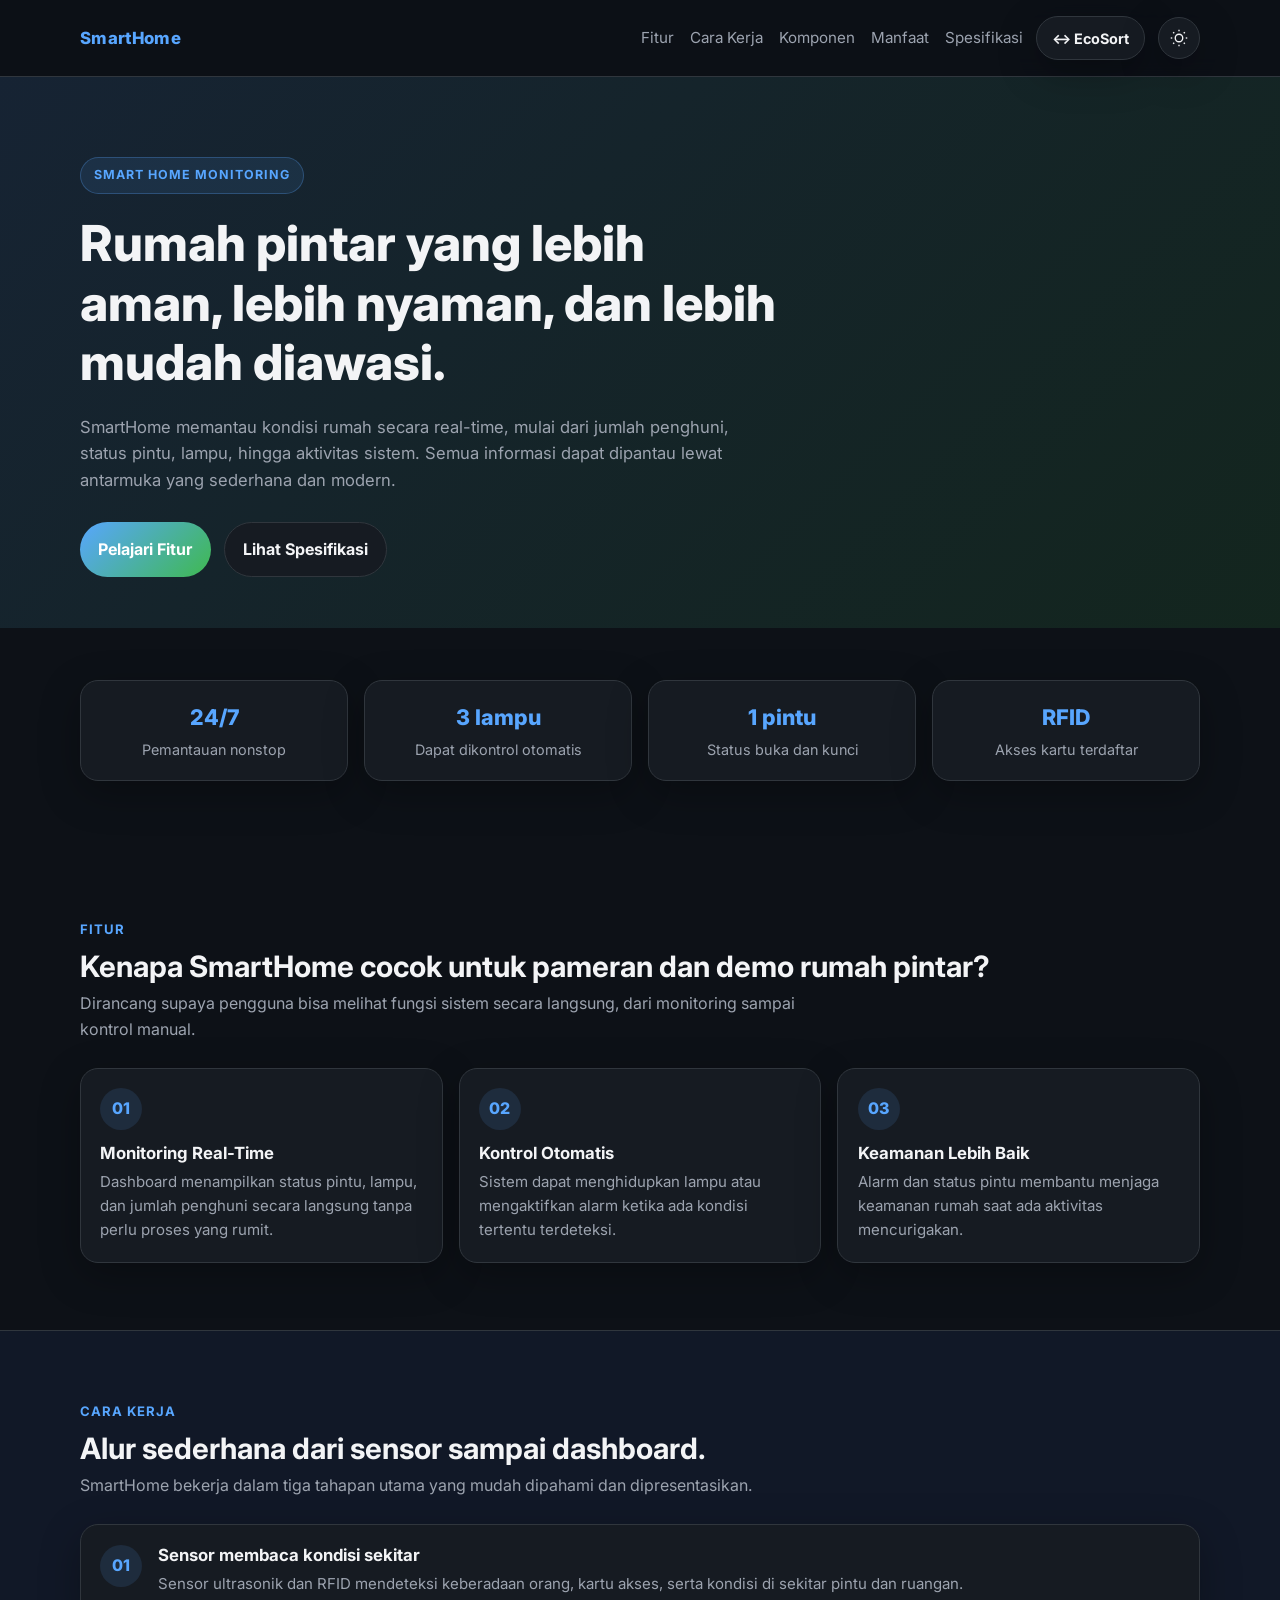
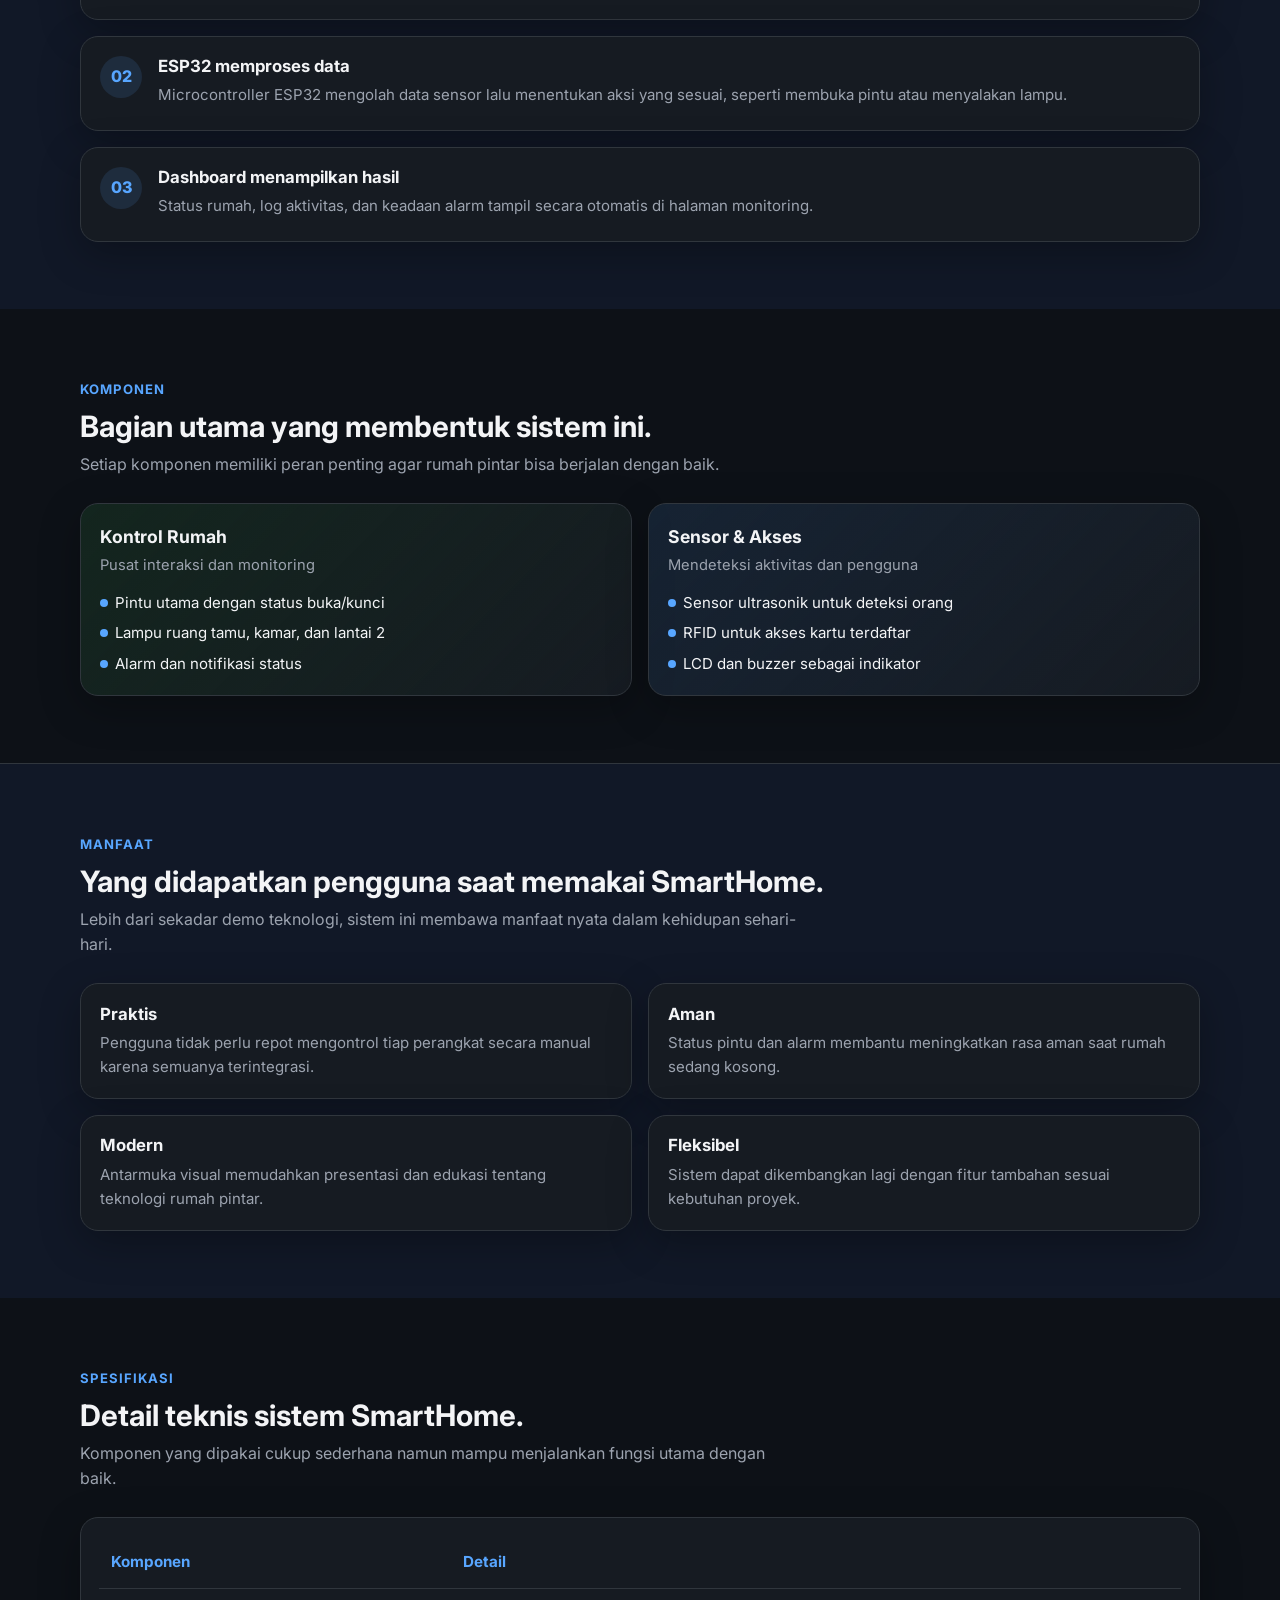
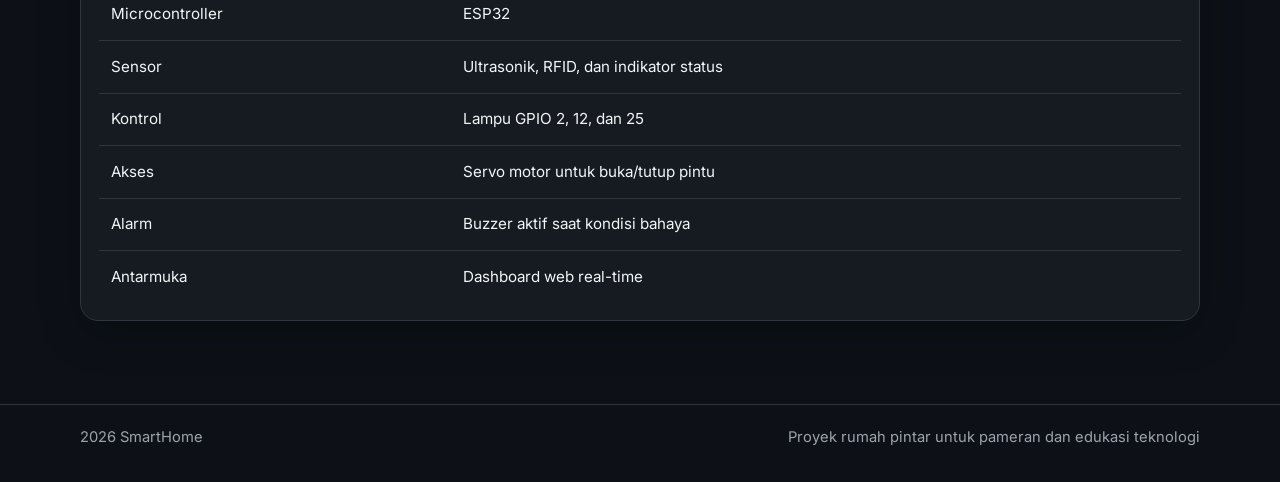
==== smarthome.html @ 001afa02 "Create smarthome.html" ====
<!DOCTYPE html>
<html lang="id" data-theme="dark">
<head>
  <meta charset="UTF-8" />
  <meta name="viewport" content="width=device-width, initial-scale=1.0" />
  <title>SmartHome - Rumah Pintar</title>
  <meta name="description" content="SmartHome adalah sistem rumah pintar yang memantau keamanan, mengontrol lampu, pintu, dan aktivitas rumah secara otomatis." />
  <link rel="preconnect" href="https://fonts.googleapis.com" />
  <link rel="preconnect" href="https://fonts.gstatic.com" crossorigin />
  <link href="https://fonts.googleapis.com/css2?family=Inter:wght@400;500;600;700;800&display=swap" rel="stylesheet" />
  <style>
    :root {
      --bg: #0d1117;
      --bg-alt: #111827;
      --surface: #161b22;
      --surface-2: #1f2937;
      --text: #f3f4f6;
      --muted: #9ca3af;
      --border: #30363d;
      --accent: #58a6ff;
      --green: #3fb950;
      --red: #f85149;
      --yellow: #d29922;
      --shadow: 0 12px 40px rgba(0, 0, 0, 0.28);
      --radius: 18px;
    }

    [data-theme="light"] {
      --bg: #f6f8fa;
      --bg-alt: #eef2f7;
      --surface: #ffffff;
      --surface-2: #f3f5f7;
      --text: #111827;
      --muted: #6b7280;
      --border: #d0d7de;
      --shadow: 0 12px 35px rgba(15, 23, 42, 0.08);
    }

    [data-theme="midnight"] {
      --bg: #020617;
      --bg-alt: #0f172a;
      --surface: #0f172a;
      --surface-2: #111d35;
      --text: #e2e8f0;
      --muted: #94a3b8;
      --border: #1e293b;
      --shadow: 0 12px 40px rgba(0, 0, 0, 0.4);
    }

    * { box-sizing: border-box; margin: 0; padding: 0; }
    html { scroll-behavior: smooth; }
    body {
      font-family: 'Inter', sans-serif;
      background: var(--bg);
      color: var(--text);
      line-height: 1.6;
      transition: background 0.25s, color 0.25s;
    }

    a { color: inherit; text-decoration: none; }
    img { max-width: 100%; display: block; }

    .wrap { width: min(1120px, calc(100% - 2rem)); margin: 0 auto; }
    .section-border { border-top: 1px solid var(--border); }

    .nav {
      position: sticky;
      top: 0;
      z-index: 20;
      backdrop-filter: blur(10px);
      background: rgba(13, 17, 23, 0.75);
      border-bottom: 1px solid var(--border);
    }

    [data-theme="light"] .nav { background: rgba(246, 248, 250, 0.82); }
    [data-theme="midnight"] .nav { background: rgba(2, 6, 23, 0.82); }

    .nav-inner {
      width: min(1120px, calc(100% - 2rem));
      margin: 0 auto;
      display: flex;
      align-items: center;
      justify-content: space-between;
      padding: 1rem 0;
      gap: 1rem;
    }

    .nav-logo {
      font-weight: 800;
      font-size: 1.05rem;
      letter-spacing: 0.02em;
      color: var(--accent);
    }

    .nav-right {
      display: flex;
      align-items: center;
      gap: 0.8rem;
    }

    .nav-links { display: flex; gap: 1rem; color: var(--muted); font-size: 0.95rem; }
    .nav-links a:hover { color: var(--text); }

    .theme-btn, .menu-btn {
      border: 1px solid var(--border);
      background: var(--surface);
      color: var(--text);
      border-radius: 999px;
      width: 42px;
      height: 42px;
      display: inline-flex;
      align-items: center;
      justify-content: center;
      cursor: pointer;
      box-shadow: var(--shadow);
    }

    .theme-btn svg { width: 18px; height: 18px; stroke: currentColor; fill: none; stroke-width: 1.8; }
    .theme-btn .moon { display: none; }
    [data-theme="light"] .theme-btn .sun { display: none; }
    [data-theme="light"] .theme-btn .moon { display: block; }

    .menu-btn { display: none; flex-direction: column; gap: 4px; }
    .menu-btn span { width: 18px; height: 2px; background: currentColor; border-radius: 999px; }

    .hero {
      padding: 5rem 0 3.2rem;
      background: linear-gradient(135deg, rgba(88, 166, 255, 0.12), rgba(63, 185, 80, 0.12));
    }

    .hero-inner {
      display: grid;
      gap: 1.3rem;
      max-width: 700px;
    }

    .hero-tag {
      display: inline-flex;
      width: fit-content;
      padding: 0.45rem 0.8rem;
      border: 1px solid rgba(88, 166, 255, 0.28);
      border-radius: 999px;
      background: rgba(88, 166, 255, 0.1);
      color: var(--accent);
      font-size: 0.78rem;
      font-weight: 700;
      letter-spacing: 0.08em;
      text-transform: uppercase;
    }

    h1, h2, h3 { line-height: 1.2; }
    h1 { font-size: clamp(2rem, 4vw, 3.1rem); font-weight: 800; }
    .hero p { font-size: 1.04rem; color: var(--muted); max-width: 650px; }

    .hero-btns {
      display: flex;
      flex-wrap: wrap;
      gap: 0.8rem;
      margin-top: 0.5rem;
    }

    .btn-dark, .btn-outline {
      display: inline-flex;
      align-items: center;
      justify-content: center;
      padding: 0.85rem 1.15rem;
      border-radius: 999px;
      font-weight: 700;
      transition: transform 0.2s ease, background 0.2s ease;
    }

    .btn-dark {
      background: linear-gradient(135deg, var(--accent), #3fb950);
      color: white;
    }

    .btn-outline {
      border: 1px solid var(--border);
      color: var(--text);
      background: var(--surface);
    }

    .btn-dark:hover, .btn-outline:hover { transform: translateY(-1px); }

    .stats section { padding: 1.2rem 0 2rem; }
    .stats-row {
      display: grid;
      grid-template-columns: repeat(4, 1fr);
      gap: 1rem;
      margin-top: -1rem;
    }

    .stat {
      background: var(--surface);
      border: 1px solid var(--border);
      box-shadow: var(--shadow);
      border-radius: var(--radius);
      padding: 1.2rem;
      text-align: center;
    }

    .stat-num { font-size: 1.35rem; font-weight: 800; color: var(--accent); }
    .stat-label { font-size: 0.9rem; color: var(--muted); margin-top: 0.25rem; }

    section { padding: 4.2rem 0; }
    .sh { margin-bottom: 1.6rem; }
    .sh-label {
      display: inline-block;
      margin-bottom: 0.55rem;
      color: var(--accent);
      font-size: 0.82rem;
      font-weight: 700;
      letter-spacing: 0.08em;
      text-transform: uppercase;
    }

    .sh h2 { font-size: clamp(1.45rem, 2.3vw, 2rem); margin-bottom: 0.45rem; }
    .sh p { color: var(--muted); max-width: 720px; }

    .features-grid, .class-grid, .ben-grid {
      display: grid;
      gap: 1rem;
    }

    .features-grid { grid-template-columns: repeat(3, 1fr); }
    .class-grid { grid-template-columns: repeat(2, 1fr); }
    .ben-grid { grid-template-columns: repeat(2, 1fr); }

    .f-card, .class-card, .ben-card, .step, .specs-wrap {
      background: var(--surface);
      border: 1px solid var(--border);
      border-radius: var(--radius);
      box-shadow: var(--shadow);
    }

    .f-card, .class-card, .ben-card, .step { padding: 1.2rem; }
    .f-card-num, .step-num {
      width: 42px;
      height: 42px;
      display: inline-flex;
      align-items: center;
      justify-content: center;
      border-radius: 50%;
      background: rgba(88, 166, 255, 0.12);
      color: var(--accent);
      font-weight: 800;
      margin-bottom: 0.8rem;
    }

    .f-card h3, .ben-card h3, .step h3 { margin-bottom: 0.45rem; font-size: 1.05rem; }
    .f-card p, .ben-card p, .step p { color: var(--muted); font-size: 0.94rem; }

    .class-card.organic { background: linear-gradient(135deg, rgba(63, 185, 80, 0.12), var(--surface)); }
    .class-card.inorganic { background: linear-gradient(135deg, rgba(88, 166, 255, 0.12), var(--surface)); }
    .class-card-title { font-size: 1.1rem; font-weight: 700; margin-bottom: 0.2rem; }
    .class-card-sub { color: var(--muted); margin-bottom: 0.8rem; font-size: 0.92rem; }
    .class-list { list-style: none; display: grid; gap: 0.4rem; color: var(--text); font-size: 0.94rem; }
    .class-list li { display: flex; align-items: center; gap: 0.4rem; }
    .class-dot { width: 8px; height: 8px; border-radius: 50%; background: var(--accent); display: inline-block; flex-shrink: 0; }

    .steps { display: grid; gap: 1rem; }
    .step { display: grid; grid-template-columns: auto 1fr; gap: 1rem; align-items: start; }

    .specs-wrap { padding: 1.1rem; overflow: hidden; }
    .specs-table { width: 100%; border-collapse: collapse; }
    .specs-table th, .specs-table td { text-align: left; padding: 0.85rem 0.8rem; border-bottom: 1px solid var(--border); font-size: 0.95rem; }
    .specs-table th { color: var(--accent); font-weight: 700; }
    .specs-table tr:last-child td { border-bottom: none; }

    .footer {
      padding: 1.3rem 0 2rem;
      color: var(--muted);
      border-top: 1px solid var(--border);
      margin-top: 1rem;
    }

    .footer-inner {
      display: flex;
      justify-content: space-between;
      gap: 1rem;
      font-size: 0.92rem;
    }

    @media (max-width: 860px) {
      .features-grid { grid-template-columns: 1fr 1fr; }
      .class-grid, .ben-grid, .stats-row { grid-template-columns: 1fr 1fr; }
    }

    @media (max-width: 640px) {
      .nav-links { display: none; }
      .menu-btn { display: inline-flex; }
      .features-grid, .class-grid, .ben-grid, .stats-row, .step { grid-template-columns: 1fr; }
      .step { display: flex; flex-direction: column; }
      .footer-inner { flex-direction: column; }
      .hero { padding-top: 3.2rem; }
    }
  </style>
</head>
<body>
  <nav class="nav">
    <div class="nav-inner">
      <a href="#" class="nav-logo">SmartHome</a>
      <div class="nav-right">
        <div class="nav-links">
          <a href="#fitur">Fitur</a>
          <a href="#cara-kerja">Cara Kerja</a>
          <a href="#komponen">Komponen</a>
          <a href="#manfaat">Manfaat</a>
          <a href="#spesifikasi">Spesifikasi</a>
        </div>
        <a href="index.html" style="display:inline-flex;align-items:center;justify-content:center;padding:0.6rem 0.95rem;border-radius:999px;border:1px solid var(--border);background:var(--surface);color:var(--text);font-weight:700;font-size:0.9rem;box-shadow:var(--shadow);text-decoration:none;">↔ EcoSort</a>
        <button class="theme-btn" id="themeBtn" aria-label="Ganti tema">
          <svg class="sun" viewBox="0 0 24 24"><circle cx="12" cy="12" r="5"/><line x1="12" y1="1" x2="12" y2="3"/><line x1="12" y1="21" x2="12" y2="23"/><line x1="4.22" y1="4.22" x2="5.64" y2="5.64"/><line x1="18.36" y1="18.36" x2="19.78" y2="19.78"/><line x1="1" y1="12" x2="3" y2="12"/><line x1="21" y1="12" x2="23" y2="12"/><line x1="4.22" y1="19.78" x2="5.64" y2="18.36"/><line x1="18.36" y1="5.64" x2="19.78" y2="4.22"/></svg>
          <svg class="moon" viewBox="0 0 24 24"><path d="M21 12.79A9 9 0 1 1 11.21 3 7 7 0 0 0 21 12.79z"/></svg>
        </button>
        <button class="menu-btn" aria-label="Menu">
          <span></span><span></span><span></span>
        </button>
      </div>
    </div>
  </nav>

  <section class="hero">
    <div class="wrap">
      <div class="hero-inner">
        <div class="hero-tag">Smart Home Monitoring</div>
        <h1>Rumah pintar yang lebih aman, lebih nyaman, dan lebih mudah diawasi.</h1>
        <p>SmartHome memantau kondisi rumah secara real-time, mulai dari jumlah penghuni, status pintu, lampu, hingga aktivitas sistem. Semua informasi dapat dipantau lewat antarmuka yang sederhana dan modern.</p>
        <div class="hero-btns">
          <a href="#fitur" class="btn-dark">Pelajari Fitur</a>
          <a href="#spesifikasi" class="btn-outline">Lihat Spesifikasi</a>
        </div>
      </div>
    </div>
  </section>

  <section class="stats">
    <div class="wrap">
      <div class="stats-row">
        <div class="stat">
          <div class="stat-num">24/7</div>
          <div class="stat-label">Pemantauan nonstop</div>
        </div>
        <div class="stat">
          <div class="stat-num">3 lampu</div>
          <div class="stat-label">Dapat dikontrol otomatis</div>
        </div>
        <div class="stat">
          <div class="stat-num">1 pintu</div>
          <div class="stat-label">Status buka dan kunci</div>
        </div>
        <div class="stat">
          <div class="stat-num">RFID</div>
          <div class="stat-label">Akses kartu terdaftar</div>
        </div>
      </div>
    </div>
  </section>

  <section id="fitur">
    <div class="wrap">
      <div class="sh">
        <div class="sh-label">Fitur</div>
        <h2>Kenapa SmartHome cocok untuk pameran dan demo rumah pintar?</h2>
        <p>Dirancang supaya pengguna bisa melihat fungsi sistem secara langsung, dari monitoring sampai kontrol manual.</p>
      </div>
      <div class="features-grid">
        <div class="f-card">
          <div class="f-card-num">01</div>
          <h3>Monitoring Real-Time</h3>
          <p>Dashboard menampilkan status pintu, lampu, dan jumlah penghuni secara langsung tanpa perlu proses yang rumit.</p>
        </div>
        <div class="f-card">
          <div class="f-card-num">02</div>
          <h3>Kontrol Otomatis</h3>
          <p>Sistem dapat menghidupkan lampu atau mengaktifkan alarm ketika ada kondisi tertentu terdeteksi.</p>
        </div>
        <div class="f-card">
          <div class="f-card-num">03</div>
          <h3>Keamanan Lebih Baik</h3>
          <p>Alarm dan status pintu membantu menjaga keamanan rumah saat ada aktivitas mencurigakan.</p>
        </div>
      </div>
    </div>
  </section>

  <section id="cara-kerja" class="section-border" style="background: var(--bg-alt);">
    <div class="wrap">
      <div class="sh">
        <div class="sh-label">Cara Kerja</div>
        <h2>Alur sederhana dari sensor sampai dashboard.</h2>
        <p>SmartHome bekerja dalam tiga tahapan utama yang mudah dipahami dan dipresentasikan.</p>
      </div>
      <div class="steps">
        <div class="step">
          <div class="step-num">01</div>
          <div>
            <h3>Sensor membaca kondisi sekitar</h3>
            <p>Sensor ultrasonik dan RFID mendeteksi keberadaan orang, kartu akses, serta kondisi di sekitar pintu dan ruangan.</p>
          </div>
        </div>
        <div class="step">
          <div class="step-num">02</div>
          <div>
            <h3>ESP32 memproses data</h3>
            <p>Microcontroller ESP32 mengolah data sensor lalu menentukan aksi yang sesuai, seperti membuka pintu atau menyalakan lampu.</p>
          </div>
        </div>
        <div class="step">
          <div class="step-num">03</div>
          <div>
            <h3>Dashboard menampilkan hasil</h3>
            <p>Status rumah, log aktivitas, dan keadaan alarm tampil secara otomatis di halaman monitoring.</p>
          </div>
        </div>
      </div>
    </div>
  </section>

  <section id="komponen">
    <div class="wrap">
      <div class="sh">
        <div class="sh-label">Komponen</div>
        <h2>Bagian utama yang membentuk sistem ini.</h2>
        <p>Setiap komponen memiliki peran penting agar rumah pintar bisa berjalan dengan baik.</p>
      </div>
      <div class="class-grid">
        <div class="class-card organic">
          <div class="class-card-title">Kontrol Rumah</div>
          <div class="class-card-sub">Pusat interaksi dan monitoring</div>
          <ul class="class-list">
            <li><span class="class-dot"></span>Pintu utama dengan status buka/kunci</li>
            <li><span class="class-dot"></span>Lampu ruang tamu, kamar, dan lantai 2</li>
            <li><span class="class-dot"></span>Alarm dan notifikasi status</li>
          </ul>
        </div>
        <div class="class-card inorganic">
          <div class="class-card-title">Sensor & Akses</div>
          <div class="class-card-sub">Mendeteksi aktivitas dan pengguna</div>
          <ul class="class-list">
            <li><span class="class-dot"></span>Sensor ultrasonik untuk deteksi orang</li>
            <li><span class="class-dot"></span>RFID untuk akses kartu terdaftar</li>
            <li><span class="class-dot"></span>LCD dan buzzer sebagai indikator</li>
          </ul>
        </div>
      </div>
    </div>
  </section>

  <section id="manfaat" class="section-border" style="background: var(--bg-alt);">
    <div class="wrap">
      <div class="sh">
        <div class="sh-label">Manfaat</div>
        <h2>Yang didapatkan pengguna saat memakai SmartHome.</h2>
        <p>Lebih dari sekadar demo teknologi, sistem ini membawa manfaat nyata dalam kehidupan sehari-hari.</p>
      </div>
      <div class="ben-grid">
        <div class="ben-card">
          <h3>Praktis</h3>
          <p>Pengguna tidak perlu repot mengontrol tiap perangkat secara manual karena semuanya terintegrasi.</p>
        </div>
        <div class="ben-card">
          <h3>Aman</h3>
          <p>Status pintu dan alarm membantu meningkatkan rasa aman saat rumah sedang kosong.</p>
        </div>
        <div class="ben-card">
          <h3>Modern</h3>
          <p>Antarmuka visual memudahkan presentasi dan edukasi tentang teknologi rumah pintar.</p>
        </div>
        <div class="ben-card">
          <h3>Fleksibel</h3>
          <p>Sistem dapat dikembangkan lagi dengan fitur tambahan sesuai kebutuhan proyek.</p>
        </div>
      </div>
    </div>
  </section>

  <section id="spesifikasi">
    <div class="wrap">
      <div class="sh">
        <div class="sh-label">Spesifikasi</div>
        <h2>Detail teknis sistem SmartHome.</h2>
        <p>Komponen yang dipakai cukup sederhana namun mampu menjalankan fungsi utama dengan baik.</p>
      </div>
      <div class="specs-wrap">
        <table class="specs-table">
          <thead>
            <tr>
              <th>Komponen</th>
              <th>Detail</th>
            </tr>
          </thead>
          <tbody>
            <tr><td>Microcontroller</td><td>ESP32</td></tr>
            <tr><td>Sensor</td><td>Ultrasonik, RFID, dan indikator status</td></tr>
            <tr><td>Kontrol</td><td>Lampu GPIO 2, 12, dan 25</td></tr>
            <tr><td>Akses</td><td>Servo motor untuk buka/tutup pintu</td></tr>
            <tr><td>Alarm</td><td>Buzzer aktif saat kondisi bahaya</td></tr>
            <tr><td>Antarmuka</td><td>Dashboard web real-time</td></tr>
          </tbody>
        </table>
      </div>
    </div>
  </section>

  <footer class="footer">
    <div class="wrap">
      <div class="footer-inner">
        <p>2026 SmartHome</p>
        <p>Proyek rumah pintar untuk pameran dan edukasi teknologi</p>
      </div>
    </div>
  </footer>

  <script>
    const themeBtn = document.getElementById('themeBtn');
    const root = document.documentElement;

    function setTheme(theme) {
      root.setAttribute('data-theme', theme);
      localStorage.setItem('smarthome_theme', theme);
    }

    const savedTheme = localStorage.getItem('smarthome_theme') || 'dark';
    setTheme(savedTheme);

    themeBtn?.addEventListener('click', () => {
      const current = root.getAttribute('data-theme') || 'dark';
      const next = current === 'dark' ? 'light' : current === 'light' ? 'midnight' : 'dark';
      setTheme(next);
    });
  </script>
</body>
</html>
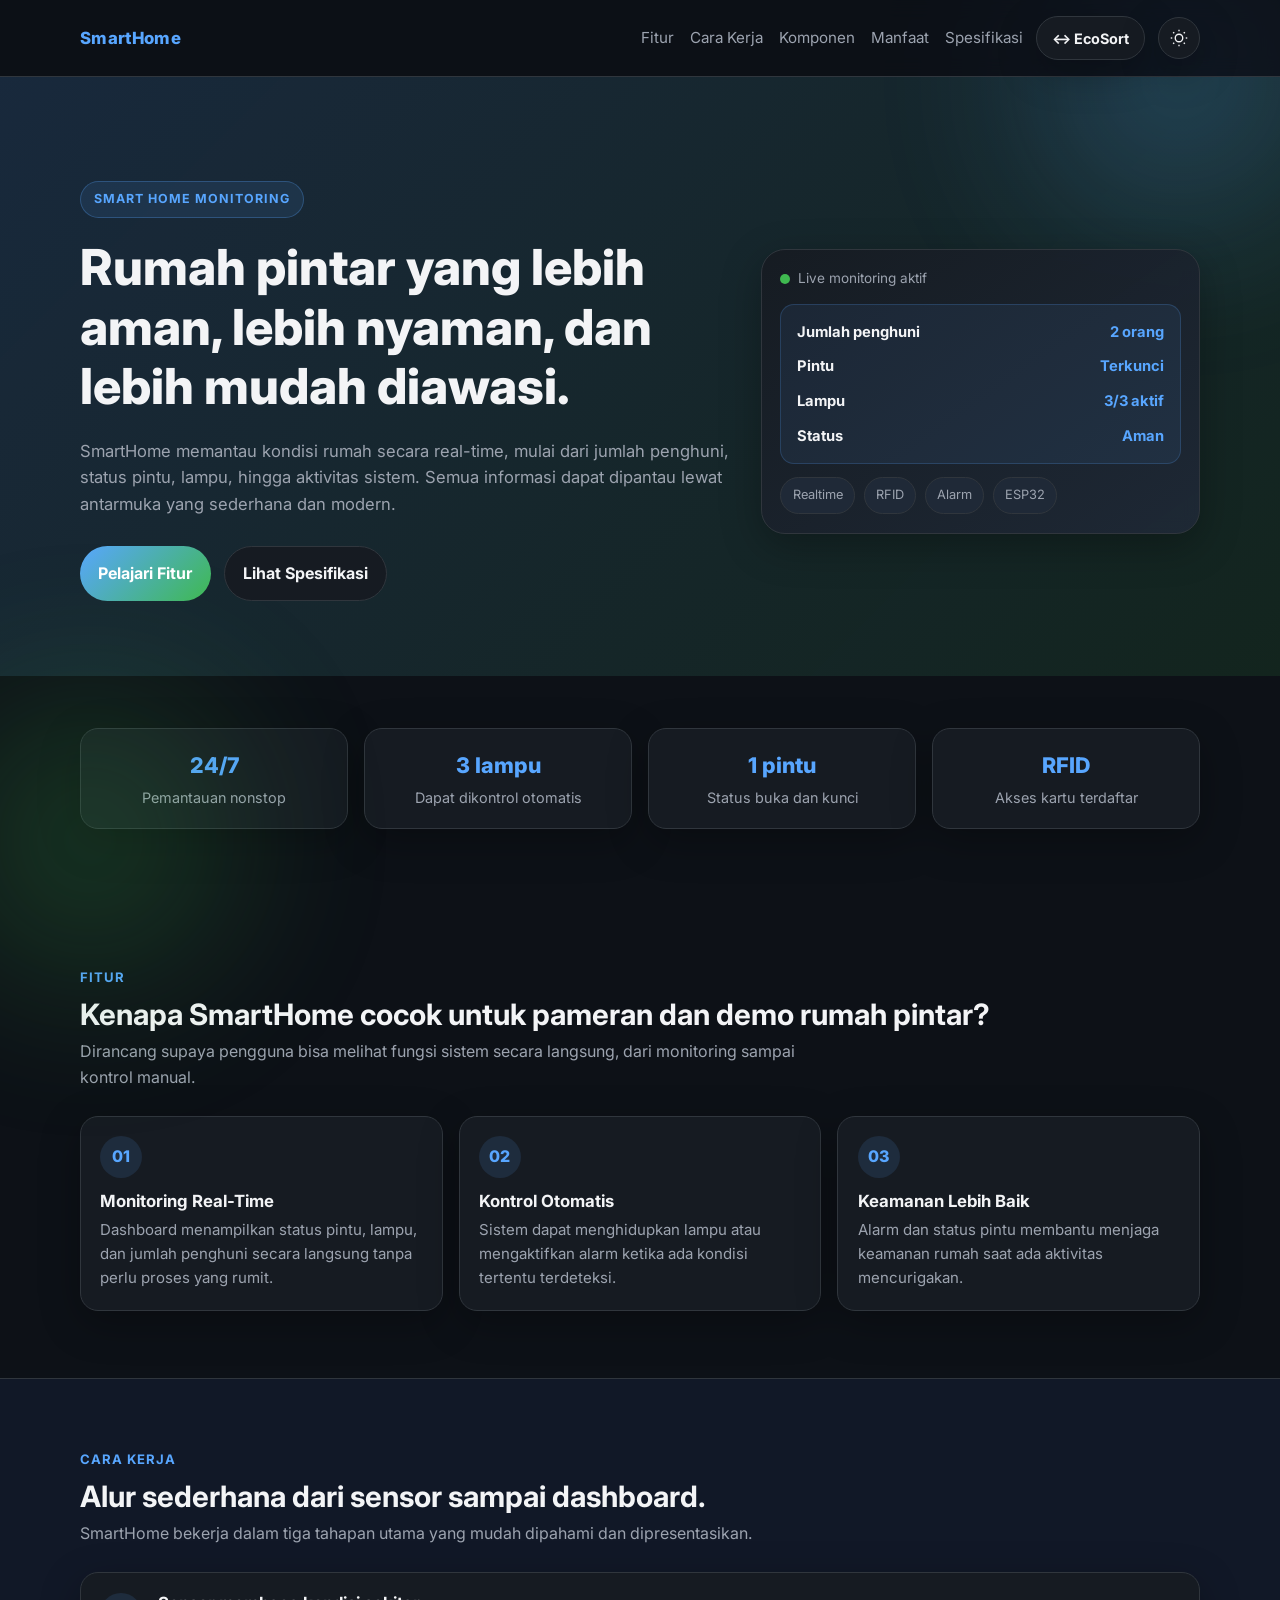
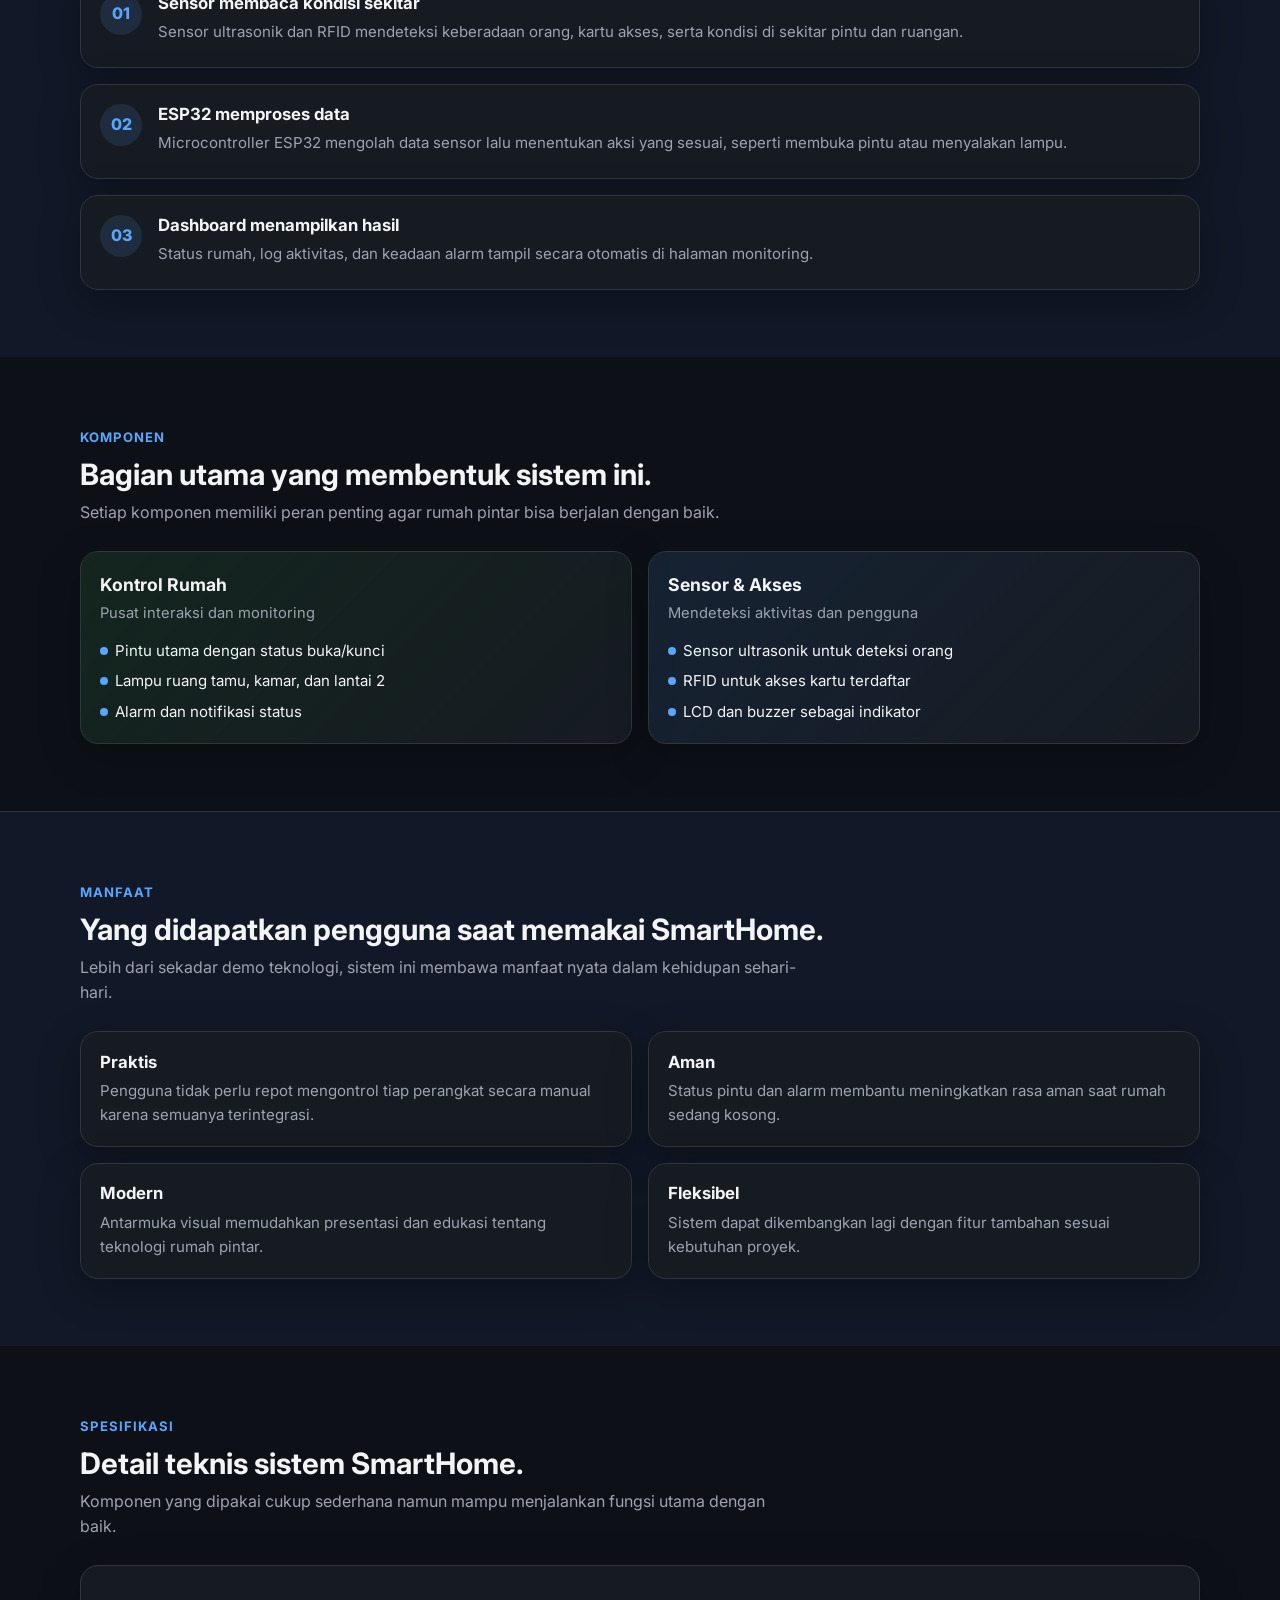
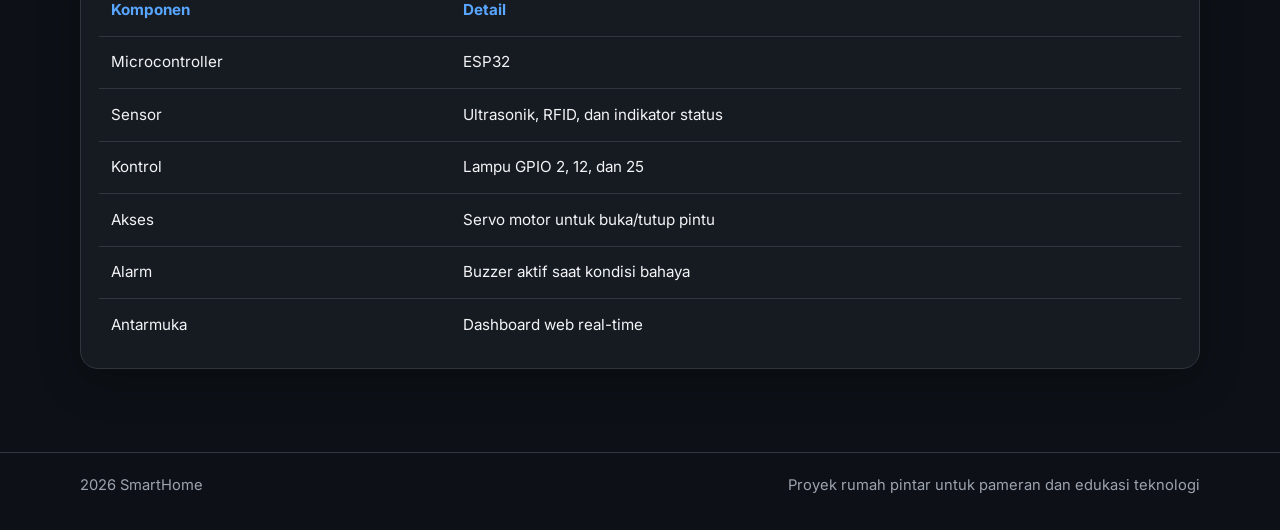
==== commit 126fcee5: "Update smarthome.html" ====
--- a/smarthome.html
+++ b/smarthome.html
@@ -9,6 +9,20 @@
   <link rel="preconnect" href="https://fonts.gstatic.com" crossorigin />
   <link href="https://fonts.googleapis.com/css2?family=Inter:wght@400;500;600;700;800&display=swap" rel="stylesheet" />
   <style>
+    html { scroll-behavior: smooth; }
+    .rv {
+      opacity: 0;
+      transform: translateY(24px);
+      transition: opacity 0.7s ease, transform 0.7s ease;
+    }
+    .rv.show {
+      opacity: 1;
+      transform: translateY(0);
+    }
+    .rv-d1 { transition-delay: 0.08s; }
+    .rv-d2 { transition-delay: 0.16s; }
+    .rv-d3 { transition-delay: 0.24s; }
+
     :root {
       --bg: #0d1117;
       --bg-alt: #111827;
@@ -55,6 +69,34 @@
       color: var(--text);
       line-height: 1.6;
       transition: background 0.25s, color 0.25s;
+      overflow-x: hidden;
+      position: relative;
+    }
+
+    body::before,
+    body::after {
+      content: '';
+      position: fixed;
+      inset: auto;
+      width: 280px;
+      height: 280px;
+      border-radius: 50%;
+      filter: blur(90px);
+      opacity: 0.24;
+      pointer-events: none;
+      z-index: 0;
+    }
+
+    body::before {
+      top: -60px;
+      right: -40px;
+      background: var(--accent);
+    }
+
+    body::after {
+      bottom: -80px;
+      left: -50px;
+      background: var(--green);
     }
 
     a { color: inherit; text-decoration: none; }
@@ -125,13 +167,24 @@
 
     .hero {
       padding: 5rem 0 3.2rem;
-      background: linear-gradient(135deg, rgba(88, 166, 255, 0.12), rgba(63, 185, 80, 0.12));
+      background: linear-gradient(135deg, rgba(88, 166, 255, 0.16), rgba(63, 185, 80, 0.12));
+      position: relative;
+    }
+
+    .hero-grid {
+      display: grid;
+      grid-template-columns: 1.2fr 0.8fr;
+      gap: 1.4rem;
+      align-items: center;
+      position: relative;
+      z-index: 1;
     }
 
     .hero-inner {
       display: grid;
       gap: 1.3rem;
       max-width: 700px;
+      padding: 1.5rem 0;
     }
 
     .hero-tag {
@@ -148,6 +201,75 @@
       text-transform: uppercase;
     }
 
+    .hero-preview {
+      background: linear-gradient(145deg, rgba(22, 27, 34, 0.95), rgba(31, 41, 55, 0.92));
+      border: 1px solid var(--border);
+      border-radius: calc(var(--radius) + 6px);
+      padding: 1.15rem;
+      box-shadow: var(--shadow);
+      backdrop-filter: blur(8px);
+    }
+
+    [data-theme="light"] .hero-preview {
+      background: linear-gradient(145deg, rgba(255,255,255,0.96), rgba(243,245,247,0.96));
+    }
+
+    .preview-top {
+      display: flex;
+      align-items: center;
+      gap: 0.5rem;
+      color: var(--muted);
+      font-size: 0.85rem;
+      margin-bottom: 0.9rem;
+    }
+
+    .live-dot {
+      width: 10px;
+      height: 10px;
+      border-radius: 50%;
+      background: var(--green);
+      box-shadow: 0 0 0 0 rgba(63, 185, 80, 0.6);
+      animation: pulse 1.5s infinite;
+    }
+
+    .preview-card {
+      display: grid;
+      gap: 0.7rem;
+      padding: 0.95rem;
+      border-radius: 14px;
+      background: rgba(88, 166, 255, 0.08);
+      border: 1px solid rgba(88, 166, 255, 0.2);
+    }
+
+    .preview-row {
+      display: flex;
+      justify-content: space-between;
+      align-items: center;
+      gap: 0.6rem;
+      font-size: 0.92rem;
+    }
+
+    .preview-row span:last-child {
+      color: var(--accent);
+      font-weight: 700;
+    }
+
+    .preview-badges {
+      display: flex;
+      flex-wrap: wrap;
+      gap: 0.55rem;
+      margin-top: 0.8rem;
+    }
+
+    .preview-badge {
+      padding: 0.45rem 0.7rem;
+      border-radius: 999px;
+      background: var(--surface-2);
+      color: var(--muted);
+      font-size: 0.8rem;
+      border: 1px solid var(--border);
+    }
+
     h1, h2, h3 { line-height: 1.2; }
     h1 { font-size: clamp(2rem, 4vw, 3.1rem); font-weight: 800; }
     .hero p { font-size: 1.04rem; color: var(--muted); max-width: 650px; }
@@ -197,6 +319,18 @@
       border-radius: var(--radius);
       padding: 1.2rem;
       text-align: center;
+      transition: transform 0.25s ease, box-shadow 0.25s ease, border-color 0.25s ease;
+    }
+
+    .stat:hover,
+    .f-card:hover,
+    .class-card:hover,
+    .ben-card:hover,
+    .step:hover,
+    .specs-wrap:hover {
+      transform: translateY(-4px);
+      box-shadow: 0 20px 45px rgba(0, 0, 0, 0.22);
+      border-color: rgba(88, 166, 255, 0.35);
     }
 
     .stat-num { font-size: 1.35rem; font-weight: 800; color: var(--accent); }
@@ -231,6 +365,7 @@
       border: 1px solid var(--border);
       border-radius: var(--radius);
       box-shadow: var(--shadow);
+      transition: transform 0.25s ease, box-shadow 0.25s ease, border-color 0.25s ease;
     }
 
     .f-card, .class-card, .ben-card, .step { padding: 1.2rem; }
@@ -281,9 +416,16 @@
       font-size: 0.92rem;
     }
 
+    @keyframes pulse {
+      0% { box-shadow: 0 0 0 0 rgba(63, 185, 80, 0.45); }
+      70% { box-shadow: 0 0 0 10px rgba(63, 185, 80, 0); }
+      100% { box-shadow: 0 0 0 0 rgba(63, 185, 80, 0); }
+    }
+
     @media (max-width: 860px) {
       .features-grid { grid-template-columns: 1fr 1fr; }
       .class-grid, .ben-grid, .stats-row { grid-template-columns: 1fr 1fr; }
+      .hero-grid { grid-template-columns: 1fr; }
     }
 
     @media (max-width: 640px) {
@@ -293,6 +435,7 @@
       .step { display: flex; flex-direction: column; }
       .footer-inner { flex-direction: column; }
       .hero { padding-top: 3.2rem; }
+      .hero-preview { margin-top: 0.3rem; }
     }
   </style>
 </head>
@@ -322,13 +465,33 @@
 
   <section class="hero">
     <div class="wrap">
-      <div class="hero-inner">
-        <div class="hero-tag">Smart Home Monitoring</div>
-        <h1>Rumah pintar yang lebih aman, lebih nyaman, dan lebih mudah diawasi.</h1>
-        <p>SmartHome memantau kondisi rumah secara real-time, mulai dari jumlah penghuni, status pintu, lampu, hingga aktivitas sistem. Semua informasi dapat dipantau lewat antarmuka yang sederhana dan modern.</p>
-        <div class="hero-btns">
-          <a href="#fitur" class="btn-dark">Pelajari Fitur</a>
-          <a href="#spesifikasi" class="btn-outline">Lihat Spesifikasi</a>
+      <div class="hero-grid">
+        <div class="hero-inner">
+          <div class="hero-tag rv">Smart Home Monitoring</div>
+          <h1 class="rv rv-d1">Rumah pintar yang lebih aman, lebih nyaman, dan lebih mudah diawasi.</h1>
+          <p class="rv rv-d2">SmartHome memantau kondisi rumah secara real-time, mulai dari jumlah penghuni, status pintu, lampu, hingga aktivitas sistem. Semua informasi dapat dipantau lewat antarmuka yang sederhana dan modern.</p>
+          <div class="hero-btns rv rv-d3">
+            <a href="#fitur" class="btn-dark">Pelajari Fitur</a>
+            <a href="#spesifikasi" class="btn-outline">Lihat Spesifikasi</a>
+          </div>
+        </div>
+        <div class="hero-preview rv rv-d2">
+          <div class="preview-top">
+            <span class="live-dot"></span>
+            <span>Live monitoring aktif</span>
+          </div>
+          <div class="preview-card">
+            <div class="preview-row"><strong>Jumlah penghuni</strong><span>2 orang</span></div>
+            <div class="preview-row"><strong>Pintu</strong><span>Terkunci</span></div>
+            <div class="preview-row"><strong>Lampu</strong><span>3/3 aktif</span></div>
+            <div class="preview-row"><strong>Status</strong><span>Aman</span></div>
+          </div>
+          <div class="preview-badges">
+            <span class="preview-badge">Realtime</span>
+            <span class="preview-badge">RFID</span>
+            <span class="preview-badge">Alarm</span>
+            <span class="preview-badge">ESP32</span>
+          </div>
         </div>
       </div>
     </div>
@@ -337,19 +500,19 @@
   <section class="stats">
     <div class="wrap">
       <div class="stats-row">
-        <div class="stat">
+        <div class="stat rv">
           <div class="stat-num">24/7</div>
           <div class="stat-label">Pemantauan nonstop</div>
         </div>
-        <div class="stat">
+        <div class="stat rv rv-d1">
           <div class="stat-num">3 lampu</div>
           <div class="stat-label">Dapat dikontrol otomatis</div>
         </div>
-        <div class="stat">
+        <div class="stat rv rv-d2">
           <div class="stat-num">1 pintu</div>
           <div class="stat-label">Status buka dan kunci</div>
         </div>
-        <div class="stat">
+        <div class="stat rv rv-d3">
           <div class="stat-num">RFID</div>
           <div class="stat-label">Akses kartu terdaftar</div>
         </div>
@@ -365,17 +528,17 @@
         <p>Dirancang supaya pengguna bisa melihat fungsi sistem secara langsung, dari monitoring sampai kontrol manual.</p>
       </div>
       <div class="features-grid">
-        <div class="f-card">
+        <div class="f-card rv">
           <div class="f-card-num">01</div>
           <h3>Monitoring Real-Time</h3>
           <p>Dashboard menampilkan status pintu, lampu, dan jumlah penghuni secara langsung tanpa perlu proses yang rumit.</p>
         </div>
-        <div class="f-card">
+        <div class="f-card rv rv-d1">
           <div class="f-card-num">02</div>
           <h3>Kontrol Otomatis</h3>
           <p>Sistem dapat menghidupkan lampu atau mengaktifkan alarm ketika ada kondisi tertentu terdeteksi.</p>
         </div>
-        <div class="f-card">
+        <div class="f-card rv rv-d2">
           <div class="f-card-num">03</div>
           <h3>Keamanan Lebih Baik</h3>
           <p>Alarm dan status pintu membantu menjaga keamanan rumah saat ada aktivitas mencurigakan.</p>
@@ -392,21 +555,21 @@
         <p>SmartHome bekerja dalam tiga tahapan utama yang mudah dipahami dan dipresentasikan.</p>
       </div>
       <div class="steps">
-        <div class="step">
+        <div class="step rv">
           <div class="step-num">01</div>
           <div>
             <h3>Sensor membaca kondisi sekitar</h3>
             <p>Sensor ultrasonik dan RFID mendeteksi keberadaan orang, kartu akses, serta kondisi di sekitar pintu dan ruangan.</p>
           </div>
         </div>
-        <div class="step">
+        <div class="step rv rv-d1">
           <div class="step-num">02</div>
           <div>
             <h3>ESP32 memproses data</h3>
             <p>Microcontroller ESP32 mengolah data sensor lalu menentukan aksi yang sesuai, seperti membuka pintu atau menyalakan lampu.</p>
           </div>
         </div>
-        <div class="step">
+        <div class="step rv rv-d2">
           <div class="step-num">03</div>
           <div>
             <h3>Dashboard menampilkan hasil</h3>
@@ -425,7 +588,7 @@
         <p>Setiap komponen memiliki peran penting agar rumah pintar bisa berjalan dengan baik.</p>
       </div>
       <div class="class-grid">
-        <div class="class-card organic">
+        <div class="class-card organic rv">
           <div class="class-card-title">Kontrol Rumah</div>
           <div class="class-card-sub">Pusat interaksi dan monitoring</div>
           <ul class="class-list">
@@ -434,7 +597,7 @@
             <li><span class="class-dot"></span>Alarm dan notifikasi status</li>
           </ul>
         </div>
-        <div class="class-card inorganic">
+        <div class="class-card inorganic rv rv-d1">
           <div class="class-card-title">Sensor & Akses</div>
           <div class="class-card-sub">Mendeteksi aktivitas dan pengguna</div>
           <ul class="class-list">
@@ -455,19 +618,19 @@
         <p>Lebih dari sekadar demo teknologi, sistem ini membawa manfaat nyata dalam kehidupan sehari-hari.</p>
       </div>
       <div class="ben-grid">
-        <div class="ben-card">
+        <div class="ben-card rv">
           <h3>Praktis</h3>
           <p>Pengguna tidak perlu repot mengontrol tiap perangkat secara manual karena semuanya terintegrasi.</p>
         </div>
-        <div class="ben-card">
+        <div class="ben-card rv rv-d1">
           <h3>Aman</h3>
           <p>Status pintu dan alarm membantu meningkatkan rasa aman saat rumah sedang kosong.</p>
         </div>
-        <div class="ben-card">
+        <div class="ben-card rv rv-d2">
           <h3>Modern</h3>
           <p>Antarmuka visual memudahkan presentasi dan edukasi tentang teknologi rumah pintar.</p>
         </div>
-        <div class="ben-card">
+        <div class="ben-card rv rv-d3">
           <h3>Fleksibel</h3>
           <p>Sistem dapat dikembangkan lagi dengan fitur tambahan sesuai kebutuhan proyek.</p>
         </div>
@@ -529,6 +692,17 @@
       const next = current === 'dark' ? 'light' : current === 'light' ? 'midnight' : 'dark';
       setTheme(next);
     });
+
+    const revealItems = document.querySelectorAll('.rv');
+    const observer = new IntersectionObserver((entries) => {
+      entries.forEach(entry => {
+        if (entry.isIntersecting) {
+          entry.target.classList.add('show');
+        }
+      });
+    }, { threshold: 0.15 });
+
+    revealItems.forEach(item => observer.observe(item));
   </script>
 </body>
 </html>
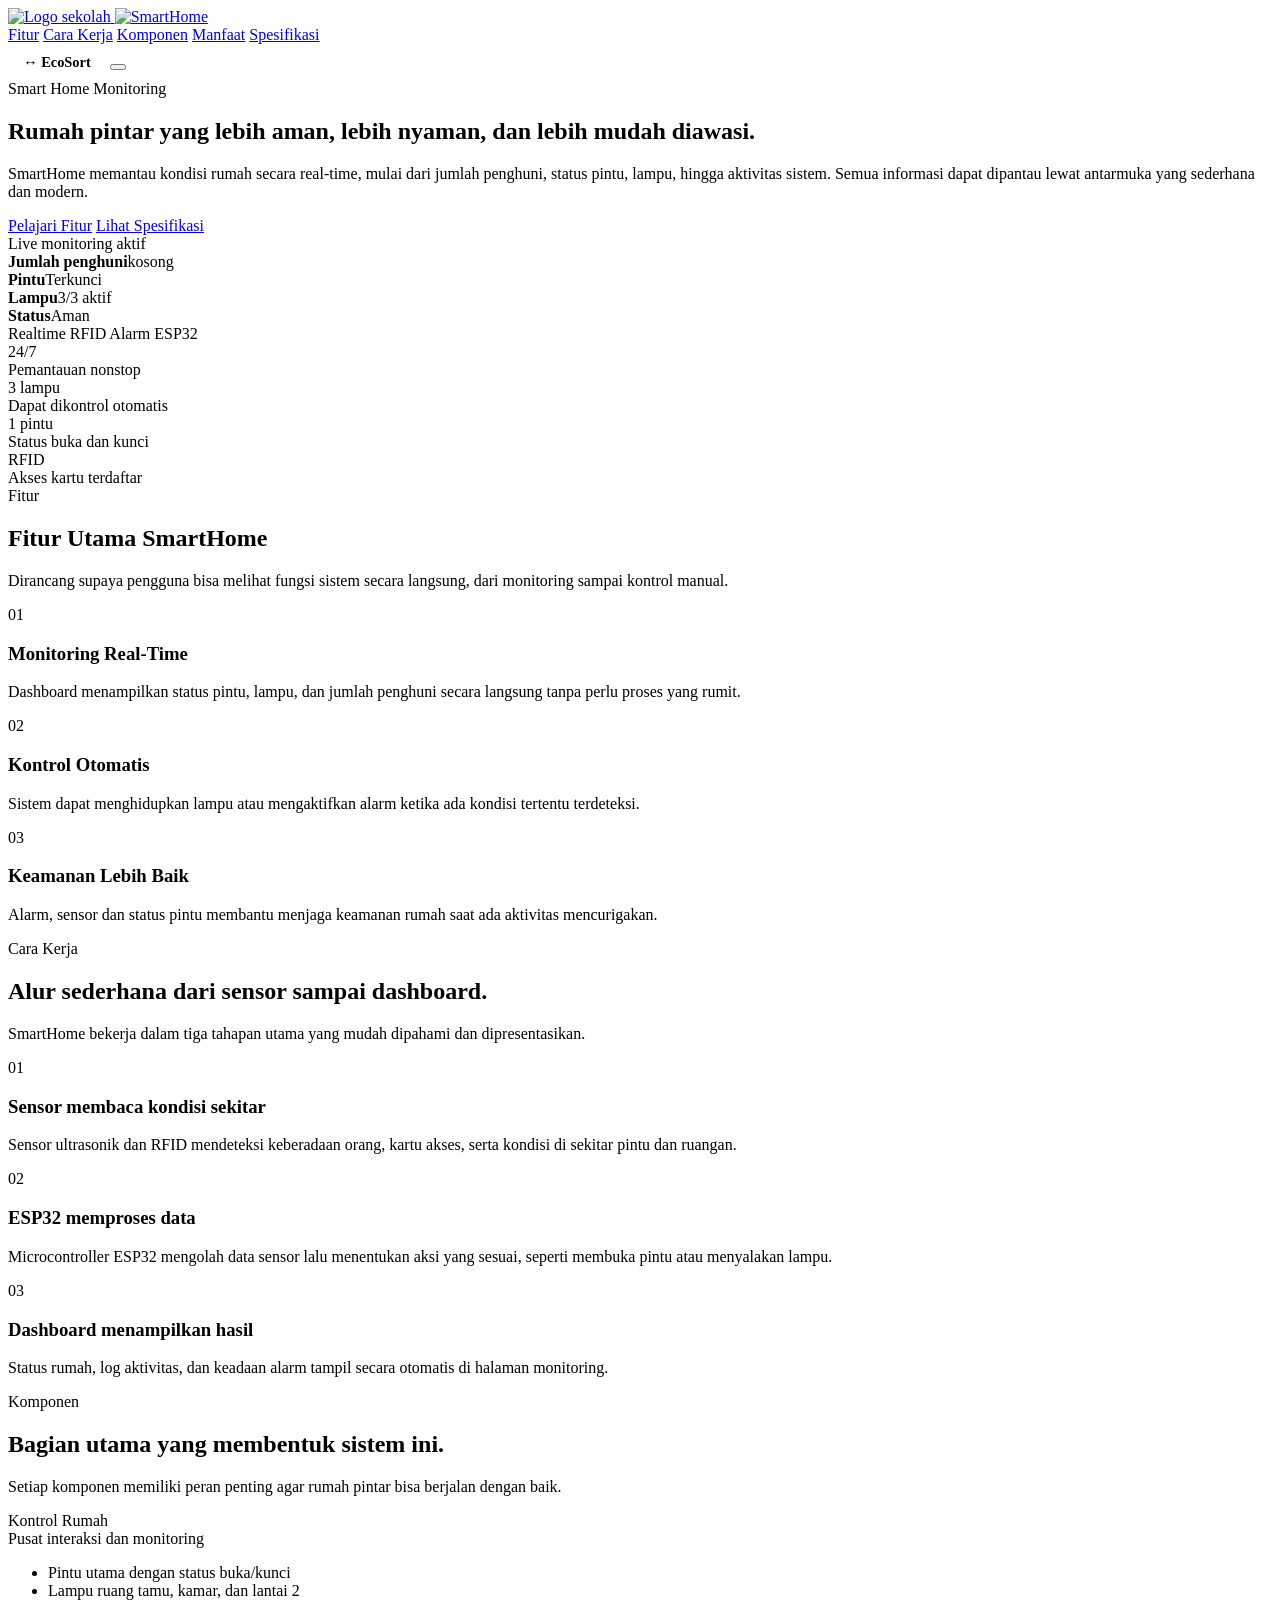
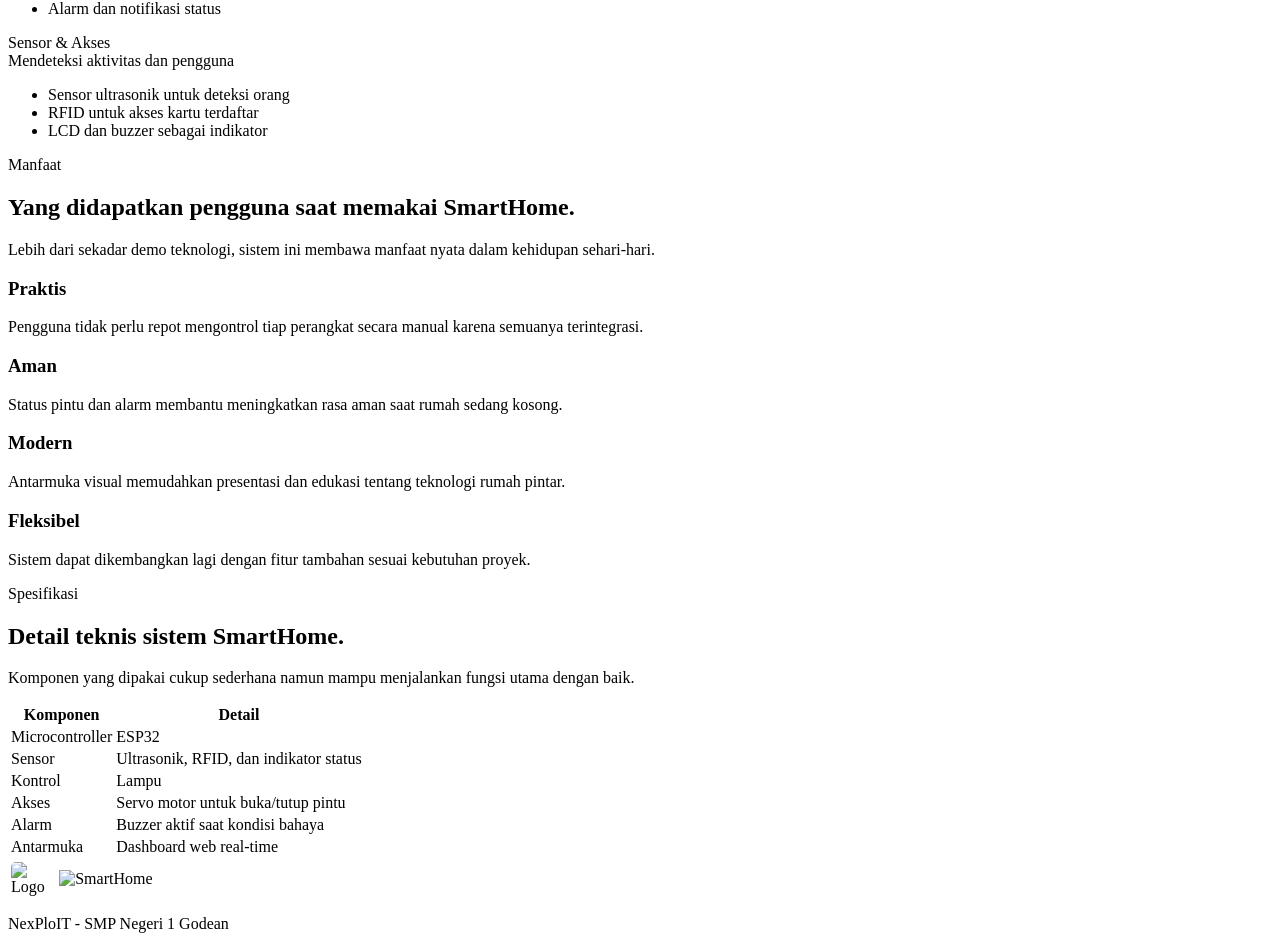
==== commit 677ff8ef: "Update smarthome.html" ====
--- a/smarthome.html
+++ b/smarthome.html
@@ -7,442 +7,16 @@
   <meta name="description" content="SmartHome adalah sistem rumah pintar yang memantau keamanan, mengontrol lampu, pintu, dan aktivitas rumah secara otomatis." />
   <link rel="preconnect" href="https://fonts.googleapis.com" />
   <link rel="preconnect" href="https://fonts.gstatic.com" crossorigin />
+  <link rel="stylesheet" href="style-sh.css" />
   <link href="https://fonts.googleapis.com/css2?family=Inter:wght@400;500;600;700;800&display=swap" rel="stylesheet" />
-  <style>
-    html { scroll-behavior: smooth; }
-    .rv {
-      opacity: 0;
-      transform: translateY(24px);
-      transition: opacity 0.7s ease, transform 0.7s ease;
-    }
-    .rv.show {
-      opacity: 1;
-      transform: translateY(0);
-    }
-    .rv-d1 { transition-delay: 0.08s; }
-    .rv-d2 { transition-delay: 0.16s; }
-    .rv-d3 { transition-delay: 0.24s; }
-
-    :root {
-      --bg: #0d1117;
-      --bg-alt: #111827;
-      --surface: #161b22;
-      --surface-2: #1f2937;
-      --text: #f3f4f6;
-      --muted: #9ca3af;
-      --border: #30363d;
-      --accent: #58a6ff;
-      --green: #3fb950;
-      --red: #f85149;
-      --yellow: #d29922;
-      --shadow: 0 12px 40px rgba(0, 0, 0, 0.28);
-      --radius: 18px;
-    }
-
-    [data-theme="light"] {
-      --bg: #f6f8fa;
-      --bg-alt: #eef2f7;
-      --surface: #ffffff;
-      --surface-2: #f3f5f7;
-      --text: #111827;
-      --muted: #6b7280;
-      --border: #d0d7de;
-      --shadow: 0 12px 35px rgba(15, 23, 42, 0.08);
-    }
-
-    [data-theme="midnight"] {
-      --bg: #020617;
-      --bg-alt: #0f172a;
-      --surface: #0f172a;
-      --surface-2: #111d35;
-      --text: #e2e8f0;
-      --muted: #94a3b8;
-      --border: #1e293b;
-      --shadow: 0 12px 40px rgba(0, 0, 0, 0.4);
-    }
-
-    * { box-sizing: border-box; margin: 0; padding: 0; }
-    html { scroll-behavior: smooth; }
-    body {
-      font-family: 'Inter', sans-serif;
-      background: var(--bg);
-      color: var(--text);
-      line-height: 1.6;
-      transition: background 0.25s, color 0.25s;
-      overflow-x: hidden;
-      position: relative;
-    }
-
-    body::before,
-    body::after {
-      content: '';
-      position: fixed;
-      inset: auto;
-      width: 280px;
-      height: 280px;
-      border-radius: 50%;
-      filter: blur(90px);
-      opacity: 0.24;
-      pointer-events: none;
-      z-index: 0;
-    }
-
-    body::before {
-      top: -60px;
-      right: -40px;
-      background: var(--accent);
-    }
-
-    body::after {
-      bottom: -80px;
-      left: -50px;
-      background: var(--green);
-    }
-
-    a { color: inherit; text-decoration: none; }
-    img { max-width: 100%; display: block; }
-
-    .wrap { width: min(1120px, calc(100% - 2rem)); margin: 0 auto; }
-    .section-border { border-top: 1px solid var(--border); }
-
-    .nav {
-      position: sticky;
-      top: 0;
-      z-index: 20;
-      backdrop-filter: blur(10px);
-      background: rgba(13, 17, 23, 0.75);
-      border-bottom: 1px solid var(--border);
-    }
-
-    [data-theme="light"] .nav { background: rgba(246, 248, 250, 0.82); }
-    [data-theme="midnight"] .nav { background: rgba(2, 6, 23, 0.82); }
-
-    .nav-inner {
-      width: min(1120px, calc(100% - 2rem));
-      margin: 0 auto;
-      display: flex;
-      align-items: center;
-      justify-content: space-between;
-      padding: 1rem 0;
-      gap: 1rem;
-    }
-
-    .nav-logo {
-      font-weight: 800;
-      font-size: 1.05rem;
-      letter-spacing: 0.02em;
-      color: var(--accent);
-    }
-
-    .nav-right {
-      display: flex;
-      align-items: center;
-      gap: 0.8rem;
-    }
-
-    .nav-links { display: flex; gap: 1rem; color: var(--muted); font-size: 0.95rem; }
-    .nav-links a:hover { color: var(--text); }
-
-    .theme-btn, .menu-btn {
-      border: 1px solid var(--border);
-      background: var(--surface);
-      color: var(--text);
-      border-radius: 999px;
-      width: 42px;
-      height: 42px;
-      display: inline-flex;
-      align-items: center;
-      justify-content: center;
-      cursor: pointer;
-      box-shadow: var(--shadow);
-    }
-
-    .theme-btn svg { width: 18px; height: 18px; stroke: currentColor; fill: none; stroke-width: 1.8; }
-    .theme-btn .moon { display: none; }
-    [data-theme="light"] .theme-btn .sun { display: none; }
-    [data-theme="light"] .theme-btn .moon { display: block; }
-
-    .menu-btn { display: none; flex-direction: column; gap: 4px; }
-    .menu-btn span { width: 18px; height: 2px; background: currentColor; border-radius: 999px; }
-
-    .hero {
-      padding: 5rem 0 3.2rem;
-      background: linear-gradient(135deg, rgba(88, 166, 255, 0.16), rgba(63, 185, 80, 0.12));
-      position: relative;
-    }
-
-    .hero-grid {
-      display: grid;
-      grid-template-columns: 1.2fr 0.8fr;
-      gap: 1.4rem;
-      align-items: center;
-      position: relative;
-      z-index: 1;
-    }
-
-    .hero-inner {
-      display: grid;
-      gap: 1.3rem;
-      max-width: 700px;
-      padding: 1.5rem 0;
-    }
-
-    .hero-tag {
-      display: inline-flex;
-      width: fit-content;
-      padding: 0.45rem 0.8rem;
-      border: 1px solid rgba(88, 166, 255, 0.28);
-      border-radius: 999px;
-      background: rgba(88, 166, 255, 0.1);
-      color: var(--accent);
-      font-size: 0.78rem;
-      font-weight: 700;
-      letter-spacing: 0.08em;
-      text-transform: uppercase;
-    }
-
-    .hero-preview {
-      background: linear-gradient(145deg, rgba(22, 27, 34, 0.95), rgba(31, 41, 55, 0.92));
-      border: 1px solid var(--border);
-      border-radius: calc(var(--radius) + 6px);
-      padding: 1.15rem;
-      box-shadow: var(--shadow);
-      backdrop-filter: blur(8px);
-    }
-
-    [data-theme="light"] .hero-preview {
-      background: linear-gradient(145deg, rgba(255,255,255,0.96), rgba(243,245,247,0.96));
-    }
-
-    .preview-top {
-      display: flex;
-      align-items: center;
-      gap: 0.5rem;
-      color: var(--muted);
-      font-size: 0.85rem;
-      margin-bottom: 0.9rem;
-    }
-
-    .live-dot {
-      width: 10px;
-      height: 10px;
-      border-radius: 50%;
-      background: var(--green);
-      box-shadow: 0 0 0 0 rgba(63, 185, 80, 0.6);
-      animation: pulse 1.5s infinite;
-    }
-
-    .preview-card {
-      display: grid;
-      gap: 0.7rem;
-      padding: 0.95rem;
-      border-radius: 14px;
-      background: rgba(88, 166, 255, 0.08);
-      border: 1px solid rgba(88, 166, 255, 0.2);
-    }
-
-    .preview-row {
-      display: flex;
-      justify-content: space-between;
-      align-items: center;
-      gap: 0.6rem;
-      font-size: 0.92rem;
-    }
-
-    .preview-row span:last-child {
-      color: var(--accent);
-      font-weight: 700;
-    }
-
-    .preview-badges {
-      display: flex;
-      flex-wrap: wrap;
-      gap: 0.55rem;
-      margin-top: 0.8rem;
-    }
-
-    .preview-badge {
-      padding: 0.45rem 0.7rem;
-      border-radius: 999px;
-      background: var(--surface-2);
-      color: var(--muted);
-      font-size: 0.8rem;
-      border: 1px solid var(--border);
-    }
-
-    h1, h2, h3 { line-height: 1.2; }
-    h1 { font-size: clamp(2rem, 4vw, 3.1rem); font-weight: 800; }
-    .hero p { font-size: 1.04rem; color: var(--muted); max-width: 650px; }
-
-    .hero-btns {
-      display: flex;
-      flex-wrap: wrap;
-      gap: 0.8rem;
-      margin-top: 0.5rem;
-    }
-
-    .btn-dark, .btn-outline {
-      display: inline-flex;
-      align-items: center;
-      justify-content: center;
-      padding: 0.85rem 1.15rem;
-      border-radius: 999px;
-      font-weight: 700;
-      transition: transform 0.2s ease, background 0.2s ease;
-    }
-
-    .btn-dark {
-      background: linear-gradient(135deg, var(--accent), #3fb950);
-      color: white;
-    }
-
-    .btn-outline {
-      border: 1px solid var(--border);
-      color: var(--text);
-      background: var(--surface);
-    }
-
-    .btn-dark:hover, .btn-outline:hover { transform: translateY(-1px); }
-
-    .stats section { padding: 1.2rem 0 2rem; }
-    .stats-row {
-      display: grid;
-      grid-template-columns: repeat(4, 1fr);
-      gap: 1rem;
-      margin-top: -1rem;
-    }
-
-    .stat {
-      background: var(--surface);
-      border: 1px solid var(--border);
-      box-shadow: var(--shadow);
-      border-radius: var(--radius);
-      padding: 1.2rem;
-      text-align: center;
-      transition: transform 0.25s ease, box-shadow 0.25s ease, border-color 0.25s ease;
-    }
-
-    .stat:hover,
-    .f-card:hover,
-    .class-card:hover,
-    .ben-card:hover,
-    .step:hover,
-    .specs-wrap:hover {
-      transform: translateY(-4px);
-      box-shadow: 0 20px 45px rgba(0, 0, 0, 0.22);
-      border-color: rgba(88, 166, 255, 0.35);
-    }
-
-    .stat-num { font-size: 1.35rem; font-weight: 800; color: var(--accent); }
-    .stat-label { font-size: 0.9rem; color: var(--muted); margin-top: 0.25rem; }
-
-    section { padding: 4.2rem 0; }
-    .sh { margin-bottom: 1.6rem; }
-    .sh-label {
-      display: inline-block;
-      margin-bottom: 0.55rem;
-      color: var(--accent);
-      font-size: 0.82rem;
-      font-weight: 700;
-      letter-spacing: 0.08em;
-      text-transform: uppercase;
-    }
-
-    .sh h2 { font-size: clamp(1.45rem, 2.3vw, 2rem); margin-bottom: 0.45rem; }
-    .sh p { color: var(--muted); max-width: 720px; }
-
-    .features-grid, .class-grid, .ben-grid {
-      display: grid;
-      gap: 1rem;
-    }
-
-    .features-grid { grid-template-columns: repeat(3, 1fr); }
-    .class-grid { grid-template-columns: repeat(2, 1fr); }
-    .ben-grid { grid-template-columns: repeat(2, 1fr); }
-
-    .f-card, .class-card, .ben-card, .step, .specs-wrap {
-      background: var(--surface);
-      border: 1px solid var(--border);
-      border-radius: var(--radius);
-      box-shadow: var(--shadow);
-      transition: transform 0.25s ease, box-shadow 0.25s ease, border-color 0.25s ease;
-    }
-
-    .f-card, .class-card, .ben-card, .step { padding: 1.2rem; }
-    .f-card-num, .step-num {
-      width: 42px;
-      height: 42px;
-      display: inline-flex;
-      align-items: center;
-      justify-content: center;
-      border-radius: 50%;
-      background: rgba(88, 166, 255, 0.12);
-      color: var(--accent);
-      font-weight: 800;
-      margin-bottom: 0.8rem;
-    }
-
-    .f-card h3, .ben-card h3, .step h3 { margin-bottom: 0.45rem; font-size: 1.05rem; }
-    .f-card p, .ben-card p, .step p { color: var(--muted); font-size: 0.94rem; }
-
-    .class-card.organic { background: linear-gradient(135deg, rgba(63, 185, 80, 0.12), var(--surface)); }
-    .class-card.inorganic { background: linear-gradient(135deg, rgba(88, 166, 255, 0.12), var(--surface)); }
-    .class-card-title { font-size: 1.1rem; font-weight: 700; margin-bottom: 0.2rem; }
-    .class-card-sub { color: var(--muted); margin-bottom: 0.8rem; font-size: 0.92rem; }
-    .class-list { list-style: none; display: grid; gap: 0.4rem; color: var(--text); font-size: 0.94rem; }
-    .class-list li { display: flex; align-items: center; gap: 0.4rem; }
-    .class-dot { width: 8px; height: 8px; border-radius: 50%; background: var(--accent); display: inline-block; flex-shrink: 0; }
-
-    .steps { display: grid; gap: 1rem; }
-    .step { display: grid; grid-template-columns: auto 1fr; gap: 1rem; align-items: start; }
-
-    .specs-wrap { padding: 1.1rem; overflow: hidden; }
-    .specs-table { width: 100%; border-collapse: collapse; }
-    .specs-table th, .specs-table td { text-align: left; padding: 0.85rem 0.8rem; border-bottom: 1px solid var(--border); font-size: 0.95rem; }
-    .specs-table th { color: var(--accent); font-weight: 700; }
-    .specs-table tr:last-child td { border-bottom: none; }
-
-    .footer {
-      padding: 1.3rem 0 2rem;
-      color: var(--muted);
-      border-top: 1px solid var(--border);
-      margin-top: 1rem;
-    }
-
-    .footer-inner {
-      display: flex;
-      justify-content: space-between;
-      gap: 1rem;
-      font-size: 0.92rem;
-    }
-
-    @keyframes pulse {
-      0% { box-shadow: 0 0 0 0 rgba(63, 185, 80, 0.45); }
-      70% { box-shadow: 0 0 0 10px rgba(63, 185, 80, 0); }
-      100% { box-shadow: 0 0 0 0 rgba(63, 185, 80, 0); }
-    }
-
-    @media (max-width: 860px) {
-      .features-grid { grid-template-columns: 1fr 1fr; }
-      .class-grid, .ben-grid, .stats-row { grid-template-columns: 1fr 1fr; }
-      .hero-grid { grid-template-columns: 1fr; }
-    }
-
-    @media (max-width: 640px) {
-      .nav-links { display: none; }
-      .menu-btn { display: inline-flex; }
-      .features-grid, .class-grid, .ben-grid, .stats-row, .step { grid-template-columns: 1fr; }
-      .step { display: flex; flex-direction: column; }
-      .footer-inner { flex-direction: column; }
-      .hero { padding-top: 3.2rem; }
-      .hero-preview { margin-top: 0.3rem; }
-    }
-  </style>
 </head>
 <body>
   <nav class="nav">
     <div class="nav-inner">
-      <a href="#" class="nav-logo">SmartHome</a>
+      <a href="#" class="nav-logo">
+        <img src="https://smpn1godean.sch.id/wp-content/uploads/2022/09/LOGO-NEGSAGO.png" alt="Logo sekolah" style="width: 40px; height: 40px;" />
+        <img class="brand-logo" src="smarthome-them-hitam.png" alt="SmartHome" style="width: 140px; height: auto; max-height: 44px; object-fit: contain;" />
+      </a>
       <div class="nav-right">
         <div class="nav-links">
           <a href="#fitur">Fitur</a>
@@ -451,11 +25,12 @@
           <a href="#manfaat">Manfaat</a>
           <a href="#spesifikasi">Spesifikasi</a>
         </div>
+        <div class="theme-picker" title="Ganti tema">
+            <div class="theme-btn t-dark active" onclick="setTheme('dark')" title="Dark"></div>
+            <div class="theme-btn t-light" onclick="setTheme('light')" title="Light"></div>
+            <div class="theme-btn t-mid" onclick="setTheme('midnight')" title="Midnight"></div>
+        </div>
         <a href="index.html" style="display:inline-flex;align-items:center;justify-content:center;padding:0.6rem 0.95rem;border-radius:999px;border:1px solid var(--border);background:var(--surface);color:var(--text);font-weight:700;font-size:0.9rem;box-shadow:var(--shadow);text-decoration:none;">↔ EcoSort</a>
-        <button class="theme-btn" id="themeBtn" aria-label="Ganti tema">
-          <svg class="sun" viewBox="0 0 24 24"><circle cx="12" cy="12" r="5"/><line x1="12" y1="1" x2="12" y2="3"/><line x1="12" y1="21" x2="12" y2="23"/><line x1="4.22" y1="4.22" x2="5.64" y2="5.64"/><line x1="18.36" y1="18.36" x2="19.78" y2="19.78"/><line x1="1" y1="12" x2="3" y2="12"/><line x1="21" y1="12" x2="23" y2="12"/><line x1="4.22" y1="19.78" x2="5.64" y2="18.36"/><line x1="18.36" y1="5.64" x2="19.78" y2="4.22"/></svg>
-          <svg class="moon" viewBox="0 0 24 24"><path d="M21 12.79A9 9 0 1 1 11.21 3 7 7 0 0 0 21 12.79z"/></svg>
-        </button>
         <button class="menu-btn" aria-label="Menu">
           <span></span><span></span><span></span>
         </button>
@@ -481,7 +56,7 @@
             <span>Live monitoring aktif</span>
           </div>
           <div class="preview-card">
-            <div class="preview-row"><strong>Jumlah penghuni</strong><span>2 orang</span></div>
+            <div class="preview-row"><strong>Jumlah penghuni</strong><span>kosong</span></div>
             <div class="preview-row"><strong>Pintu</strong><span>Terkunci</span></div>
             <div class="preview-row"><strong>Lampu</strong><span>3/3 aktif</span></div>
             <div class="preview-row"><strong>Status</strong><span>Aman</span></div>
@@ -524,7 +99,7 @@
     <div class="wrap">
       <div class="sh">
         <div class="sh-label">Fitur</div>
-        <h2>Kenapa SmartHome cocok untuk pameran dan demo rumah pintar?</h2>
+        <h2>Fitur Utama SmartHome</h2>
         <p>Dirancang supaya pengguna bisa melihat fungsi sistem secara langsung, dari monitoring sampai kontrol manual.</p>
       </div>
       <div class="features-grid">
@@ -541,7 +116,7 @@
         <div class="f-card rv rv-d2">
           <div class="f-card-num">03</div>
           <h3>Keamanan Lebih Baik</h3>
-          <p>Alarm dan status pintu membantu menjaga keamanan rumah saat ada aktivitas mencurigakan.</p>
+          <p>Alarm, sensor dan status pintu membantu menjaga keamanan rumah saat ada aktivitas mencurigakan.</p>
         </div>
       </div>
     </div>
@@ -656,7 +231,7 @@
           <tbody>
             <tr><td>Microcontroller</td><td>ESP32</td></tr>
             <tr><td>Sensor</td><td>Ultrasonik, RFID, dan indikator status</td></tr>
-            <tr><td>Kontrol</td><td>Lampu GPIO 2, 12, dan 25</td></tr>
+            <tr><td>Kontrol</td><td>Lampu</td></tr>
             <tr><td>Akses</td><td>Servo motor untuk buka/tutup pintu</td></tr>
             <tr><td>Alarm</td><td>Buzzer aktif saat kondisi bahaya</td></tr>
             <tr><td>Antarmuka</td><td>Dashboard web real-time</td></tr>
@@ -669,29 +244,33 @@
   <footer class="footer">
     <div class="wrap">
       <div class="footer-inner">
-        <p>2026 SmartHome</p>
-        <p>Proyek rumah pintar untuk pameran dan edukasi teknologi</p>
+        <div style="display:flex;align-items:center;gap:0.7rem;">
+          <img src="https://smpn1godean.sch.id/wp-content/uploads/2022/09/LOGO-NEGSAGO.png" alt="Logo sekolah" style="width:34px;height:34px;object-fit:contain;border-radius:8px;background:rgba(255,255,255,0.08);padding:3px;" />
+          <img class="brand-logo" src="smarthome-them-hitam.png" alt="SmartHome" style="width: 120px; height: auto; max-height: 36px; object-fit: contain;" />
+        </div>
+        <p>NexPloIT - SMP Negeri 1 Godean</p>
       </div>
     </div>
   </footer>
 
   <script>
-    const themeBtn = document.getElementById('themeBtn');
     const root = document.documentElement;
 
-    function setTheme(theme) {
-      root.setAttribute('data-theme', theme);
-      localStorage.setItem('smarthome_theme', theme);
+    var THEMES = ['dark','light','midnight'];
+    function setTheme(t) {
+      document.documentElement.setAttribute('data-theme', t);
+      localStorage.setItem('smh_theme', t);
+      document.querySelectorAll('.theme-btn').forEach(function(b,i) {
+        b.classList.toggle('active', THEMES[i] === t);
+      });
+      document.querySelectorAll('.brand-logo').forEach(function(img) {
+        img.src = (t === 'light') ? 'smarthome-them-putih.png' : 'smarthome-them-hitam.png';
+      });
     }
-
-    const savedTheme = localStorage.getItem('smarthome_theme') || 'dark';
-    setTheme(savedTheme);
-
-    themeBtn?.addEventListener('click', () => {
-      const current = root.getAttribute('data-theme') || 'dark';
-      const next = current === 'dark' ? 'light' : current === 'light' ? 'midnight' : 'dark';
-      setTheme(next);
-    });
+    (function(){
+      var saved = localStorage.getItem('smh_theme') || 'dark';
+      setTheme(saved);
+    })();
 
     const revealItems = document.querySelectorAll('.rv');
     const observer = new IntersectionObserver((entries) => {
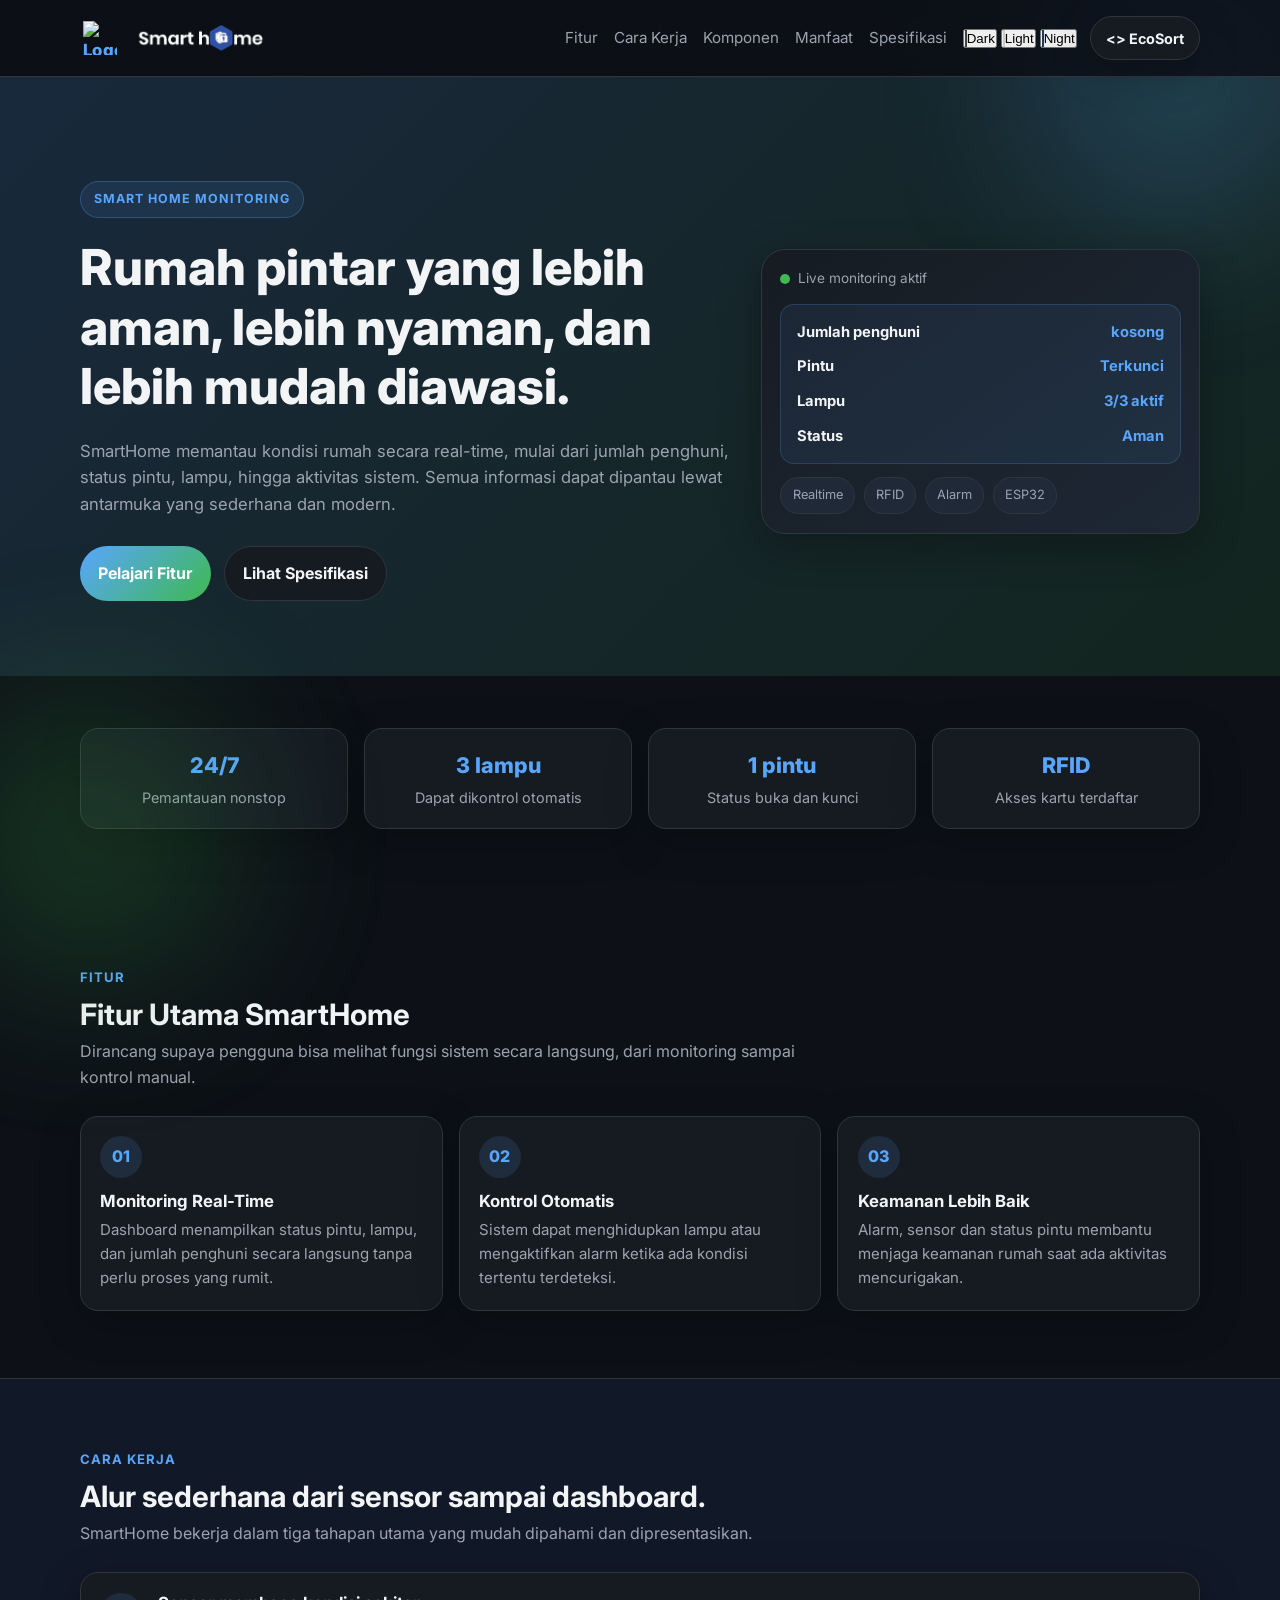
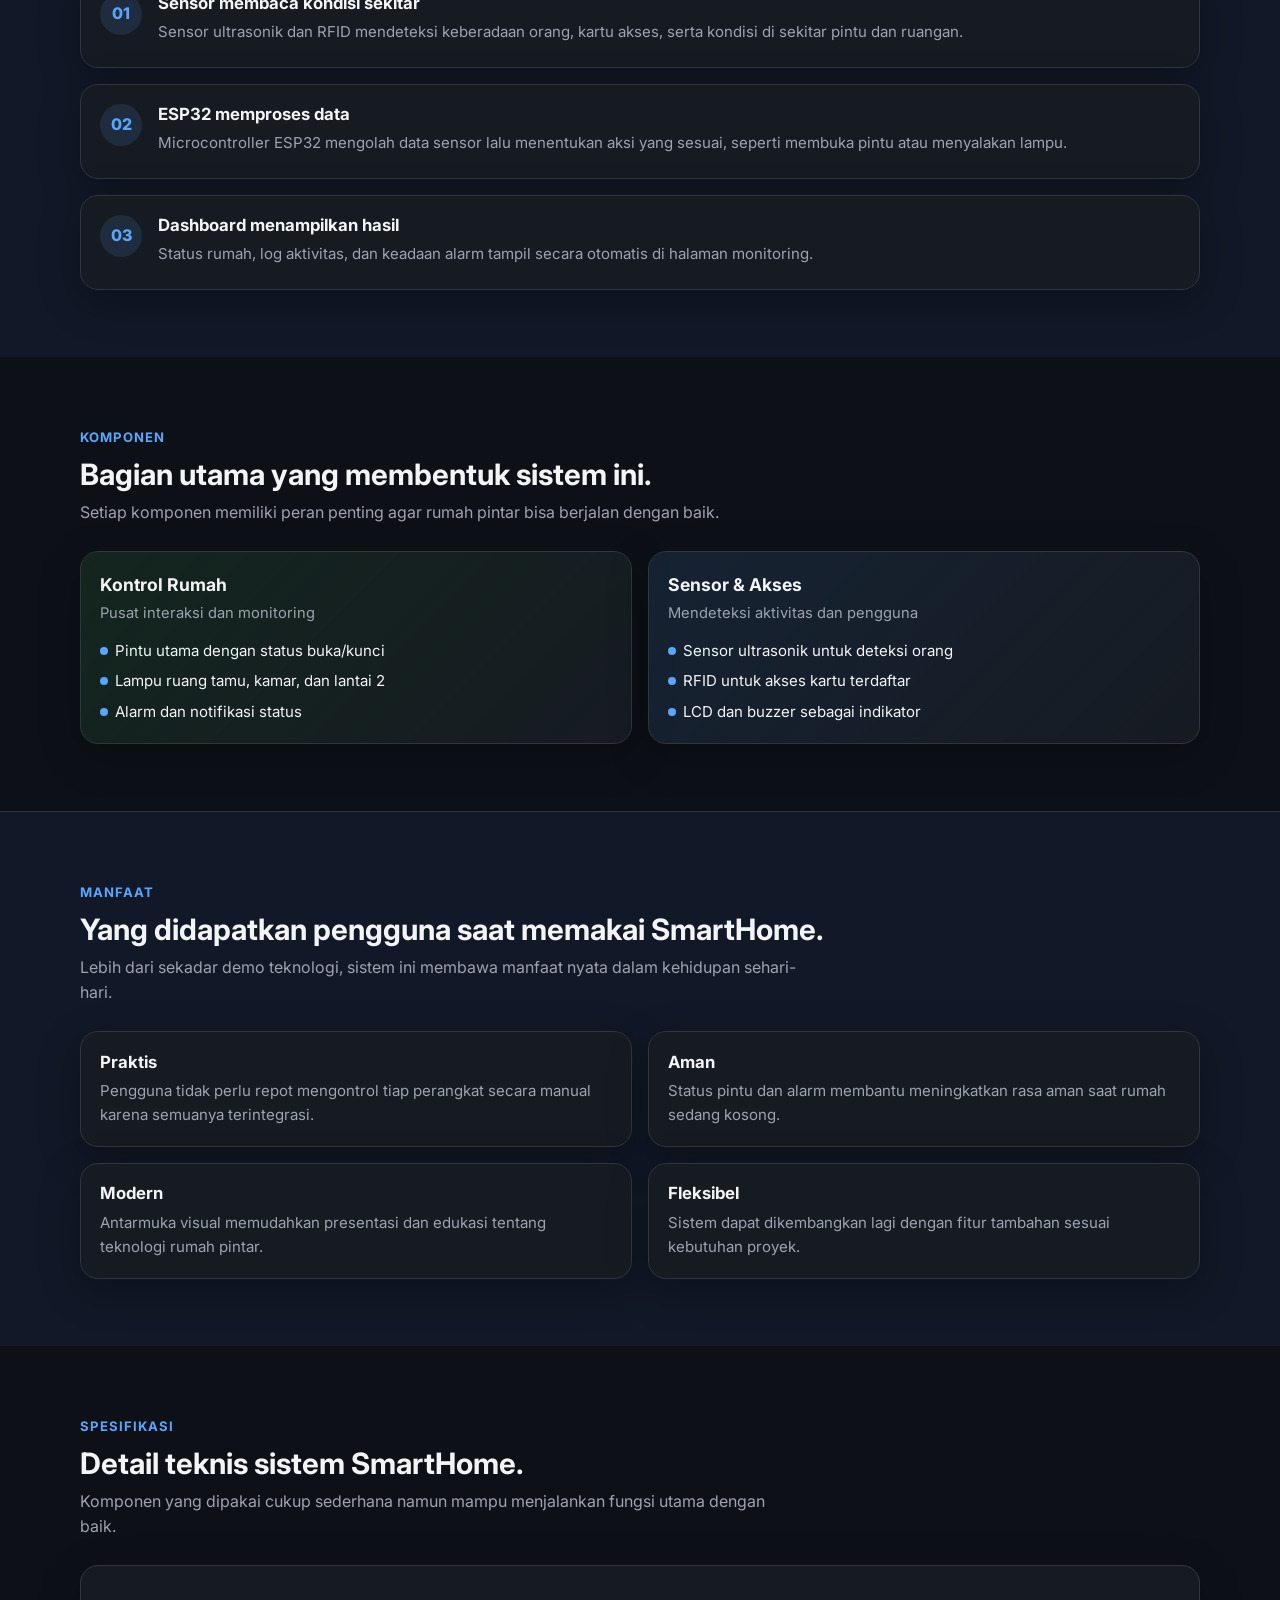
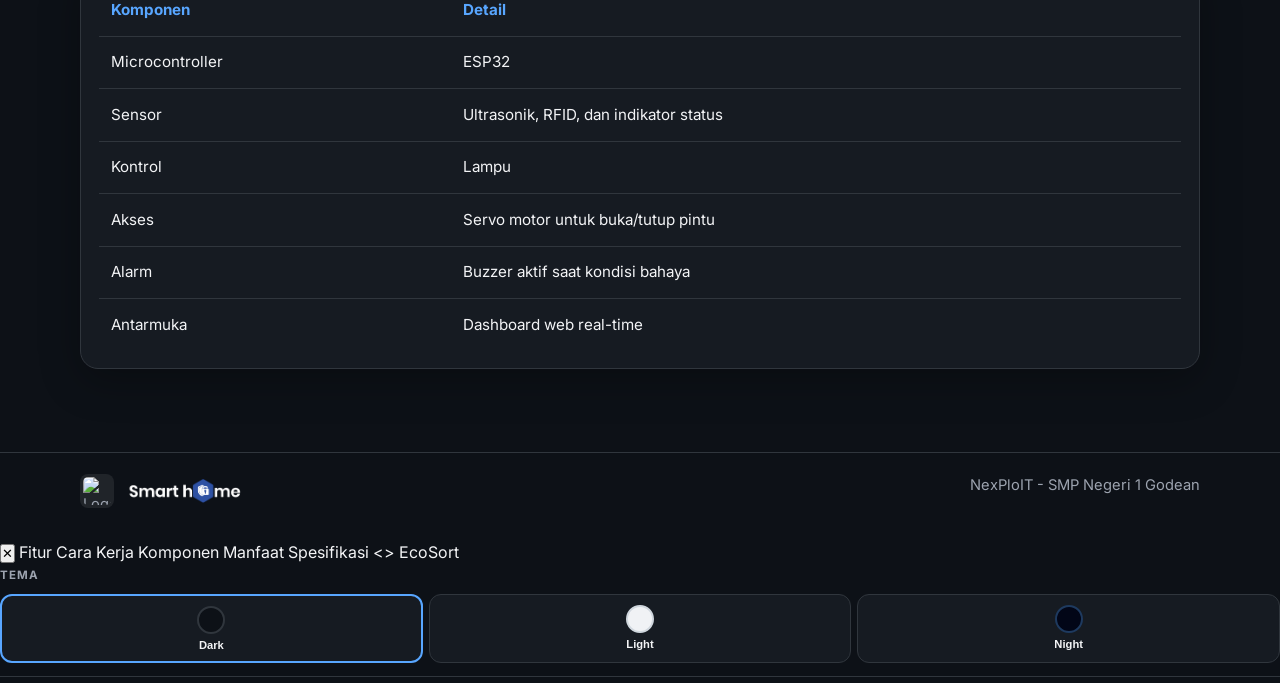
==== commit b5aeb132: "Update smarthome.html" ====
--- a/smarthome.html
+++ b/smarthome.html
@@ -10,6 +10,7 @@
   <link rel="stylesheet" href="style-sh.css" />
   <link href="https://fonts.googleapis.com/css2?family=Inter:wght@400;500;600;700;800&display=swap" rel="stylesheet" />
 </head>
+
 <body>
   <nav class="nav">
     <div class="nav-inner">
@@ -24,13 +25,23 @@
           <a href="#komponen">Komponen</a>
           <a href="#manfaat">Manfaat</a>
           <a href="#spesifikasi">Spesifikasi</a>
-        </div>
-        <div class="theme-picker" title="Ganti tema">
-            <div class="theme-btn t-dark active" onclick="setTheme('dark')" title="Dark"></div>
-            <div class="theme-btn t-light" onclick="setTheme('light')" title="Light"></div>
-            <div class="theme-btn t-mid" onclick="setTheme('midnight')" title="Midnight"></div>
-        </div>
-        <a href="index.html" style="display:inline-flex;align-items:center;justify-content:center;padding:0.6rem 0.95rem;border-radius:999px;border:1px solid var(--border);background:var(--surface);color:var(--text);font-weight:700;font-size:0.9rem;box-shadow:var(--shadow);text-decoration:none;">↔ EcoSort</a>
+          <div class="theme-switcher-epic" id="epicSwitcher">
+          <div class="epic-pill" id="epicPill"></div>
+          <button class="epic-opt active" data-t="dark" onclick="setTheme('dark')">
+            <span class="epic-dot" style="background:#0d1117;border:1.5px solid #444"></span>
+            Dark
+          </button>
+          <button class="epic-opt" data-t="light" onclick="setTheme('light')">
+            <span class="epic-dot" style="background:#f0f2f5;border:1.5px solid #ccc"></span>
+            Light
+          </button>
+          <button class="epic-opt" data-t="midnight" onclick="setTheme('midnight')">
+            <span class="epic-dot" style="background:#020617;border:1.5px solid #1e3a5f"></span>
+            Night
+          </button>
+        </div>
+        </div>
+        <a href="/" style="display:inline-flex;align-items:center;justify-content:center;padding:0.6rem 0.95rem;border-radius:999px;border:1px solid var(--border);background:var(--surface);color:var(--text);font-weight:700;font-size:0.9rem;box-shadow:var(--shadow);text-decoration:none;"><> EcoSort</a>
         <button class="menu-btn" aria-label="Menu">
           <span></span><span></span><span></span>
         </button>
@@ -258,19 +269,46 @@
 
     var THEMES = ['dark','light','midnight'];
     function setTheme(t) {
-      document.documentElement.setAttribute('data-theme', t);
-      localStorage.setItem('smh_theme', t);
-      document.querySelectorAll('.theme-btn').forEach(function(b,i) {
-        b.classList.toggle('active', THEMES[i] === t);
-      });
-      document.querySelectorAll('.brand-logo').forEach(function(img) {
-        img.src = (t === 'light') ? 'smarthome-them-putih.png' : 'smarthome-them-hitam.png';
-      });
-    }
-    (function(){
-      var saved = localStorage.getItem('smh_theme') || 'dark';
-      setTheme(saved);
-    })();
+  document.documentElement.setAttribute('data-theme', t);
+  localStorage.setItem('smh_theme', t);
+
+  // update active class
+  document.querySelectorAll('.epic-opt').forEach(function(b) {
+    b.classList.toggle('active', b.dataset.t === t);
+  });
+
+  // geser pill
+  var active = document.querySelector('.epic-opt[data-t="' + t + '"]');
+  var switcher = document.getElementById('epicSwitcher');
+  var pill = document.getElementById('epicPill');
+  if (active && switcher && pill) {
+    var r = active.getBoundingClientRect();
+    var sr = switcher.getBoundingClientRect();
+    pill.style.left = (r.left - sr.left) + 'px';
+    pill.style.width = r.width + 'px';
+  }
+
+  // ganti logo
+  document.querySelectorAll('.brand-logo').forEach(function(img) {
+    img.src = (t === 'light') ? 'smarthome-them-putih.png' : 'smarthome-them-hitam.png';
+  });
+}
+function updateDrawerTheme(active) {
+  ['dark','light','midnight'].forEach(function(t) {
+    var btn = document.getElementById('dt-' + t);
+    if (!btn) return;
+    btn.style.border = (t === active)
+      ? '2px solid var(--accent)'
+      : '1px solid var(--border)';
+  });
+}
+
+// Panggil saat init supaya state-nya sync
+(function(){
+  var saved = localStorage.getItem('smh_theme') || 'dark';
+  setTheme(saved);
+  updateDrawerTheme(saved);
+})();
 
     const revealItems = document.querySelectorAll('.rv');
     const observer = new IntersectionObserver((entries) => {
@@ -282,6 +320,62 @@
     }, { threshold: 0.15 });
 
     revealItems.forEach(item => observer.observe(item));
+
+    // Hamburger menu drawer
+    function openDrawer() {
+      document.getElementById('navDrawer').classList.add('open');
+      document.getElementById('navOverlay').classList.add('open');
+      document.body.style.overflow = 'hidden';
+    }
+    function closeDrawer() {
+      document.getElementById('navDrawer').classList.remove('open');
+      document.getElementById('navOverlay').classList.remove('open');
+      document.body.style.overflow = '';
+    }
+    document.querySelector('.menu-btn').addEventListener('click', openDrawer);
+
+    // Tutup drawer saat tekan Escape
+    document.addEventListener('keydown', function(e) {
+      if (e.key === 'Escape') closeDrawer();
+});
   </script>
+  <!-- Mobile overlay -->
+  <div class="nav-overlay" id="navOverlay" onclick="closeDrawer()"></div>
+
+  <!-- Mobile drawer -->
+  <nav class="nav-drawer" id="navDrawer">
+    <button class="drawer-close" onclick="closeDrawer()" aria-label="Tutup menu">&#x2715;</button>
+    <a href="#fitur" onclick="closeDrawer()">Fitur</a>
+    <a href="#cara-kerja" onclick="closeDrawer()">Cara Kerja</a>
+    <a href="#komponen" onclick="closeDrawer()">Komponen</a>
+    <a href="#manfaat" onclick="closeDrawer()">Manfaat</a>
+    <a href="#spesifikasi" onclick="closeDrawer()">Spesifikasi</a>
+    <a href="/" style="margin-top:1rem;">&lt;&gt; EcoSort</a>
+    <!-- Theme picker di drawer mobile -->
+    <div style="padding-bottom:0.8rem;margin-bottom:0.4rem;border-bottom:1px solid var(--border);">
+      <div style="font-size:0.72rem;font-weight:700;color:var(--muted);letter-spacing:0.08em;text-transform:uppercase;margin-bottom:0.6rem;">Tema</div>
+      <div style="display:grid;grid-template-columns:repeat(3,1fr);gap:6px;">
+        
+        <button onclick="setTheme('dark');updateDrawerTheme('dark')" id="dt-dark"
+          style="display:flex;flex-direction:column;align-items:center;gap:5px;padding:10px 6px;border-radius:12px;border:2px solid var(--accent);background:var(--surface);cursor:pointer;transition:all 0.2s;">
+          <div style="width:28px;height:28px;border-radius:50%;background:#0d1117;border:2px solid #30363d;"></div>
+          <span style="font-size:0.7rem;font-weight:700;color:var(--text);">Dark</span>
+        </button>
+
+        <button onclick="setTheme('light');updateDrawerTheme('light')" id="dt-light"
+          style="display:flex;flex-direction:column;align-items:center;gap:5px;padding:10px 6px;border-radius:12px;border:1px solid var(--border);background:var(--surface);cursor:pointer;transition:all 0.2s;">
+          <div style="width:28px;height:28px;border-radius:50%;background:#f0f2f5;border:2px solid #d0d7de;"></div>
+          <span style="font-size:0.7rem;font-weight:700;color:var(--text);">Light</span>
+        </button>
+
+        <button onclick="setTheme('midnight');updateDrawerTheme('midnight')" id="dt-midnight"
+          style="display:flex;flex-direction:column;align-items:center;gap:5px;padding:10px 6px;border-radius:12px;border:1px solid var(--border);background:var(--surface);cursor:pointer;transition:all 0.2s;">
+          <div style="width:28px;height:28px;border-radius:50%;background:#020617;border:2px solid #1e3a5f;"></div>
+          <span style="font-size:0.7rem;font-weight:700;color:var(--text);">Night</span>
+        </button>
+
+      </div>
+</div>
+  </nav>
 </body>
 </html>
--- a/style-sh.css
+++ b/style-sh.css
@@ -0,0 +1,453 @@
+ html { scroll-behavior: smooth; }
+    .rv {
+      opacity: 0;
+      transform: translateY(24px);
+      transition: opacity 0.7s ease, transform 0.7s ease;
+    }
+    .rv.show {
+      opacity: 1;
+      transform: translateY(0);
+    }
+    .rv-d1 { transition-delay: 0.08s; }
+    .rv-d2 { transition-delay: 0.16s; }
+    .rv-d3 { transition-delay: 0.24s; }
+
+    :root {
+      --bg: #0d1117;
+      --bg-alt: #111827;
+      --surface: #161b22;
+      --surface-2: #1f2937;
+      --text: #f3f4f6;
+      --muted: #9ca3af;
+      --border: #30363d;
+      --accent: #58a6ff;
+      --green: #3fb950;
+      --red: #f85149;
+      --yellow: #d29922;
+      --shadow: 0 12px 40px rgba(0, 0, 0, 0.28);
+      --radius: 18px;
+    }
+
+    [data-theme="light"] {
+      --bg: #f6f8fa;
+      --bg-alt: #eef2f7;
+      --surface: #ffffff;
+      --surface-2: #f3f5f7;
+      --text: #111827;
+      --muted: #6b7280;
+      --border: #d0d7de;
+      --shadow: 0 12px 35px rgba(15, 23, 42, 0.08);
+    }
+
+    [data-theme="midnight"] {
+      --bg: #020617;
+      --bg-alt: #0f172a;
+      --surface: #0f172a;
+      --surface-2: #111d35;
+      --text: #e2e8f0;
+      --muted: #94a3b8;
+      --border: #1e293b;
+      --shadow: 0 12px 40px rgba(0, 0, 0, 0.4);
+    }
+
+    * { box-sizing: border-box; margin: 0; padding: 0; }
+    html { scroll-behavior: smooth; }
+    body {
+      font-family: 'Inter', sans-serif;
+      background: var(--bg);
+      color: var(--text);
+      line-height: 1.6;
+      transition: background 0.25s, color 0.25s;
+      overflow-x: hidden;
+      position: relative;
+    }
+
+    body::before,
+    body::after {
+      content: '';
+      position: fixed;
+      inset: auto;
+      width: 280px;
+      height: 280px;
+      border-radius: 50%;
+      filter: blur(90px);
+      opacity: 0.24;
+      pointer-events: none;
+      z-index: 0;
+    }
+
+    body::before {
+      top: -60px;
+      right: -40px;
+      background: var(--accent);
+    }
+
+    body::after {
+      bottom: -80px;
+      left: -50px;
+      background: var(--green);
+    }
+
+    a { color: inherit; text-decoration: none; }
+    img { max-width: 100%; display: block; }
+
+    .wrap { width: min(1120px, calc(100% - 2rem)); margin: 0 auto; }
+    .section-border { border-top: 1px solid var(--border); }
+
+    .nav {
+      position: sticky;
+      top: 0;
+      z-index: 20;
+      backdrop-filter: blur(10px);
+      background: rgba(13, 17, 23, 0.75);
+      border-bottom: 1px solid var(--border);
+    }
+
+    [data-theme="light"] .nav { background: rgba(246, 248, 250, 0.82); }
+    [data-theme="midnight"] .nav { background: rgba(2, 6, 23, 0.82); }
+
+    .nav-inner {
+      width: min(1120px, calc(100% - 2rem));
+      margin: 0 auto;
+      display: flex;
+      align-items: center;
+      justify-content: space-between;
+      padding: 1rem 0;
+      gap: 1rem;
+    }
+    .theme-picker{display:flex;align-items:center;gap:.3rem;
+    background:var(--surface2);border:1px solid var(--border);
+    border-radius:8px;padding:.2rem .3rem}
+    .theme-btn{width:22px;height:22px;border-radius:5px;border:2px solid transparent;
+    cursor:pointer;transition:border-color .15s}
+    .theme-btn:hover{border-color:var(--accent)}
+    .theme-btn.active{border-color:var(--accent)}
+    .t-dark{background:#0d1117}
+    .t-light{background:#f0f2f4;border:1px solid #d0d7de}
+    .t-mid{background:#070d1a}
+    .nav-logo {
+      display: flex;
+      align-items: center;
+      gap: 0.7rem;
+      font-weight: 800;
+      font-size: 1.05rem;
+      letter-spacing: 0.02em;
+      color: var(--accent);
+    }
+
+    .nav-logo img {
+      width: 36px;
+      height: 36px;
+      object-fit: contain;
+      padding: 3px;
+    }
+
+    .nav-right {
+      display: flex;
+      align-items: center;
+      gap: 0.8rem;
+    }
+
+    .nav-links { display: flex; gap: 1rem; color: var(--muted); font-size: 0.95rem; }
+    .nav-links a:hover { color: var(--text); }
+
+    .menu-btn {
+      border: 1px solid var(--border);
+      background: var(--surface);
+      color: var(--text);
+      border-radius: 999px;
+      width: 42px;
+      height: 42px;
+      display: inline-flex;
+      align-items: center;
+      justify-content: center;
+      cursor: pointer;
+      box-shadow: var(--shadow);
+    }
+
+    .menu-btn { display: none; flex-direction: column; gap: 4px; }
+    .menu-btn span { width: 18px; height: 2px; background: currentColor; border-radius: 999px; }
+
+    .hero {
+      padding: 5rem 0 3.2rem;
+      background: linear-gradient(135deg, rgba(88, 166, 255, 0.16), rgba(63, 185, 80, 0.12));
+      position: relative;
+    }
+
+    .hero-grid {
+      display: grid;
+      grid-template-columns: 1.2fr 0.8fr;
+      gap: 1.4rem;
+      align-items: center;
+      position: relative;
+      z-index: 1;
+    }
+
+    .hero-inner {
+      display: grid;
+      gap: 1.3rem;
+      max-width: 700px;
+      padding: 1.5rem 0;
+    }
+
+    .hero-tag {
+      display: inline-flex;
+      width: fit-content;
+      padding: 0.45rem 0.8rem;
+      border: 1px solid rgba(88, 166, 255, 0.28);
+      border-radius: 999px;
+      background: rgba(88, 166, 255, 0.1);
+      color: var(--accent);
+      font-size: 0.78rem;
+      font-weight: 700;
+      letter-spacing: 0.08em;
+      text-transform: uppercase;
+    }
+
+    .hero-preview {
+      background: linear-gradient(145deg, rgba(22, 27, 34, 0.95), rgba(31, 41, 55, 0.92));
+      border: 1px solid var(--border);
+      border-radius: calc(var(--radius) + 6px);
+      padding: 1.15rem;
+      box-shadow: var(--shadow);
+      backdrop-filter: blur(8px);
+    }
+
+    [data-theme="light"] .hero-preview {
+      background: linear-gradient(145deg, rgba(255,255,255,0.96), rgba(243,245,247,0.96));
+    }
+
+    .preview-top {
+      display: flex;
+      align-items: center;
+      gap: 0.5rem;
+      color: var(--muted);
+      font-size: 0.85rem;
+      margin-bottom: 0.9rem;
+    }
+
+    .live-dot {
+      width: 10px;
+      height: 10px;
+      border-radius: 50%;
+      background: var(--green);
+      box-shadow: 0 0 0 0 rgba(63, 185, 80, 0.6);
+      animation: pulse 1.5s infinite;
+    }
+
+    .preview-card {
+      display: grid;
+      gap: 0.7rem;
+      padding: 0.95rem;
+      border-radius: 14px;
+      background: rgba(88, 166, 255, 0.08);
+      border: 1px solid rgba(88, 166, 255, 0.2);
+    }
+
+    .preview-row {
+      display: flex;
+      justify-content: space-between;
+      align-items: center;
+      gap: 0.6rem;
+      font-size: 0.92rem;
+    }
+
+    .preview-row span:last-child {
+      color: var(--accent);
+      font-weight: 700;
+    }
+
+    .preview-badges {
+      display: flex;
+      flex-wrap: wrap;
+      gap: 0.55rem;
+      margin-top: 0.8rem;
+    }
+
+    .preview-badge {
+      padding: 0.45rem 0.7rem;
+      border-radius: 999px;
+      background: var(--surface-2);
+      color: var(--muted);
+      font-size: 0.8rem;
+      border: 1px solid var(--border);
+    }
+    
+
+    h1, h2, h3 { line-height: 1.2; }
+    h1 { font-size: clamp(2rem, 4vw, 3.1rem); font-weight: 800; }
+    .hero p { font-size: 1.04rem; color: var(--muted); max-width: 650px; }
+
+    .hero-btns {
+      display: flex;
+      flex-wrap: wrap;
+      gap: 0.8rem;
+      margin-top: 0.5rem;
+    }
+
+    .btn-dark, .btn-outline {
+      display: inline-flex;
+      align-items: center;
+      justify-content: center;
+      padding: 0.85rem 1.15rem;
+      border-radius: 999px;
+      font-weight: 700;
+      transition: transform 0.2s ease, background 0.2s ease;
+    }
+
+    .btn-dark {
+      background: linear-gradient(135deg, var(--accent), #3fb950);
+      color: white;
+    }
+
+    .btn-outline {
+      border: 1px solid var(--border);
+      color: var(--text);
+      background: var(--surface);
+    }
+
+    .btn-dark:hover, .btn-outline:hover { transform: translateY(-1px); }
+
+    .stats section { padding: 1.2rem 0 2rem; }
+    .stats-row {
+      display: grid;
+      grid-template-columns: repeat(4, 1fr);
+      gap: 1rem;
+      margin-top: -1rem;
+    }
+
+    .stat {
+      background: var(--surface);
+      border: 1px solid var(--border);
+      box-shadow: var(--shadow);
+      border-radius: var(--radius);
+      padding: 1.2rem;
+      text-align: center;
+      transition: transform 0.25s ease, box-shadow 0.25s ease, border-color 0.25s ease;
+    }
+
+    .stat:hover,
+    .f-card:hover,
+    .class-card:hover,
+    .ben-card:hover,
+    .step:hover,
+    .specs-wrap:hover,
+    .preview-badge:hover{
+      transform: translateY(-4px);
+      box-shadow: 0 20px 45px rgba(0, 0, 0, 0.22);
+      border-color: rgba(88, 166, 255, 0.35);
+    }
+
+    .stat-num { font-size: 1.35rem; font-weight: 800; color: var(--accent); }
+    .stat-label { font-size: 0.9rem; color: var(--muted); margin-top: 0.25rem; }
+
+    section { padding: 4.2rem 0; }
+    .sh { margin-bottom: 1.6rem; }
+    .sh-label {
+      display: inline-block;
+      margin-bottom: 0.55rem;
+      color: var(--accent);
+      font-size: 0.82rem;
+      font-weight: 700;
+      letter-spacing: 0.08em;
+      text-transform: uppercase;
+    }
+    .logosekolah { 
+        display: flex; 
+        justify-content: center; 
+        margin-top: 1.5rem; 
+
+    }
+    .logosekolah img { 
+        width: 120px; 
+        height: auto; 
+    }
+    .sh h2 { font-size: clamp(1.45rem, 2.3vw, 2rem); margin-bottom: 0.45rem; }
+    .sh p { color: var(--muted); max-width: 720px; }
+
+    .features-grid, .class-grid, .ben-grid {
+      display: grid;
+      gap: 1rem;
+    }
+
+    .features-grid { grid-template-columns: repeat(3, 1fr); }
+    .class-grid { grid-template-columns: repeat(2, 1fr); }
+    .ben-grid { grid-template-columns: repeat(2, 1fr); }
+
+    .f-card, .class-card, .ben-card, .step, .specs-wrap {
+      background: var(--surface);
+      border: 1px solid var(--border);
+      border-radius: var(--radius);
+      box-shadow: var(--shadow);
+      transition: transform 0.25s ease, box-shadow 0.25s ease, border-color 0.25s ease;
+    }
+
+    .f-card, .class-card, .ben-card, .step { padding: 1.2rem; }
+    .f-card-num, .step-num {
+      width: 42px;
+      height: 42px;
+      display: inline-flex;
+      align-items: center;
+      justify-content: center;
+      border-radius: 50%;
+      background: rgba(88, 166, 255, 0.12);
+      color: var(--accent);
+      font-weight: 800;
+      margin-bottom: 0.8rem;
+    }
+
+    .f-card h3, .ben-card h3, .step h3 { margin-bottom: 0.45rem; font-size: 1.05rem; }
+    .f-card p, .ben-card p, .step p { color: var(--muted); font-size: 0.94rem; }
+
+    .class-card.organic { background: linear-gradient(135deg, rgba(63, 185, 80, 0.12), var(--surface)); }
+    .class-card.inorganic { background: linear-gradient(135deg, rgba(88, 166, 255, 0.12), var(--surface)); }
+    .class-card-title { font-size: 1.1rem; font-weight: 700; margin-bottom: 0.2rem; }
+    .class-card-sub { color: var(--muted); margin-bottom: 0.8rem; font-size: 0.92rem; }
+    .class-list { list-style: none; display: grid; gap: 0.4rem; color: var(--text); font-size: 0.94rem; }
+    .class-list li { display: flex; align-items: center; gap: 0.4rem; }
+    .class-dot { width: 8px; height: 8px; border-radius: 50%; background: var(--accent); display: inline-block; flex-shrink: 0; }
+
+    .steps { display: grid; gap: 1rem; }
+    .step { display: grid; grid-template-columns: auto 1fr; gap: 1rem; align-items: start; }
+
+    .specs-wrap { padding: 1.1rem; overflow: hidden; }
+    .specs-table { width: 100%; border-collapse: collapse; }
+    .specs-table th, .specs-table td { text-align: left; padding: 0.85rem 0.8rem; border-bottom: 1px solid var(--border); font-size: 0.95rem; }
+    .specs-table th { color: var(--accent); font-weight: 700; }
+    .specs-table tr:last-child td { border-bottom: none; }
+
+    .footer {
+      padding: 1.3rem 0 2rem;
+      color: var(--muted);
+      border-top: 1px solid var(--border);
+      margin-top: 1rem;
+    }
+
+    .footer-inner {
+      display: flex;
+      justify-content: space-between;
+      gap: 1rem;
+      font-size: 0.92rem;
+    }
+
+    @keyframes pulse {
+      0% { box-shadow: 0 0 0 0 rgba(63, 185, 80, 0.45); }
+      70% { box-shadow: 0 0 0 10px rgba(63, 185, 80, 0); }
+      100% { box-shadow: 0 0 0 0 rgba(63, 185, 80, 0); }
+    }
+
+    @media (max-width: 860px) {
+      .features-grid { grid-template-columns: 1fr 1fr; }
+      .class-grid, .ben-grid, .stats-row { grid-template-columns: 1fr 1fr; }
+      .hero-grid { grid-template-columns: 1fr; }
+    }
+
+    @media (max-width: 640px) {
+      .nav-links { display: none; }
+      .menu-btn { display: inline-flex; }
+      .features-grid, .class-grid, .ben-grid, .stats-row, .step { grid-template-columns: 1fr; }
+      .step { display: flex; flex-direction: column; }
+      .footer-inner { flex-direction: column; }
+      .hero { padding-top: 3.2rem; }
+      .hero-preview { margin-top: 0.3rem; }
+    }
